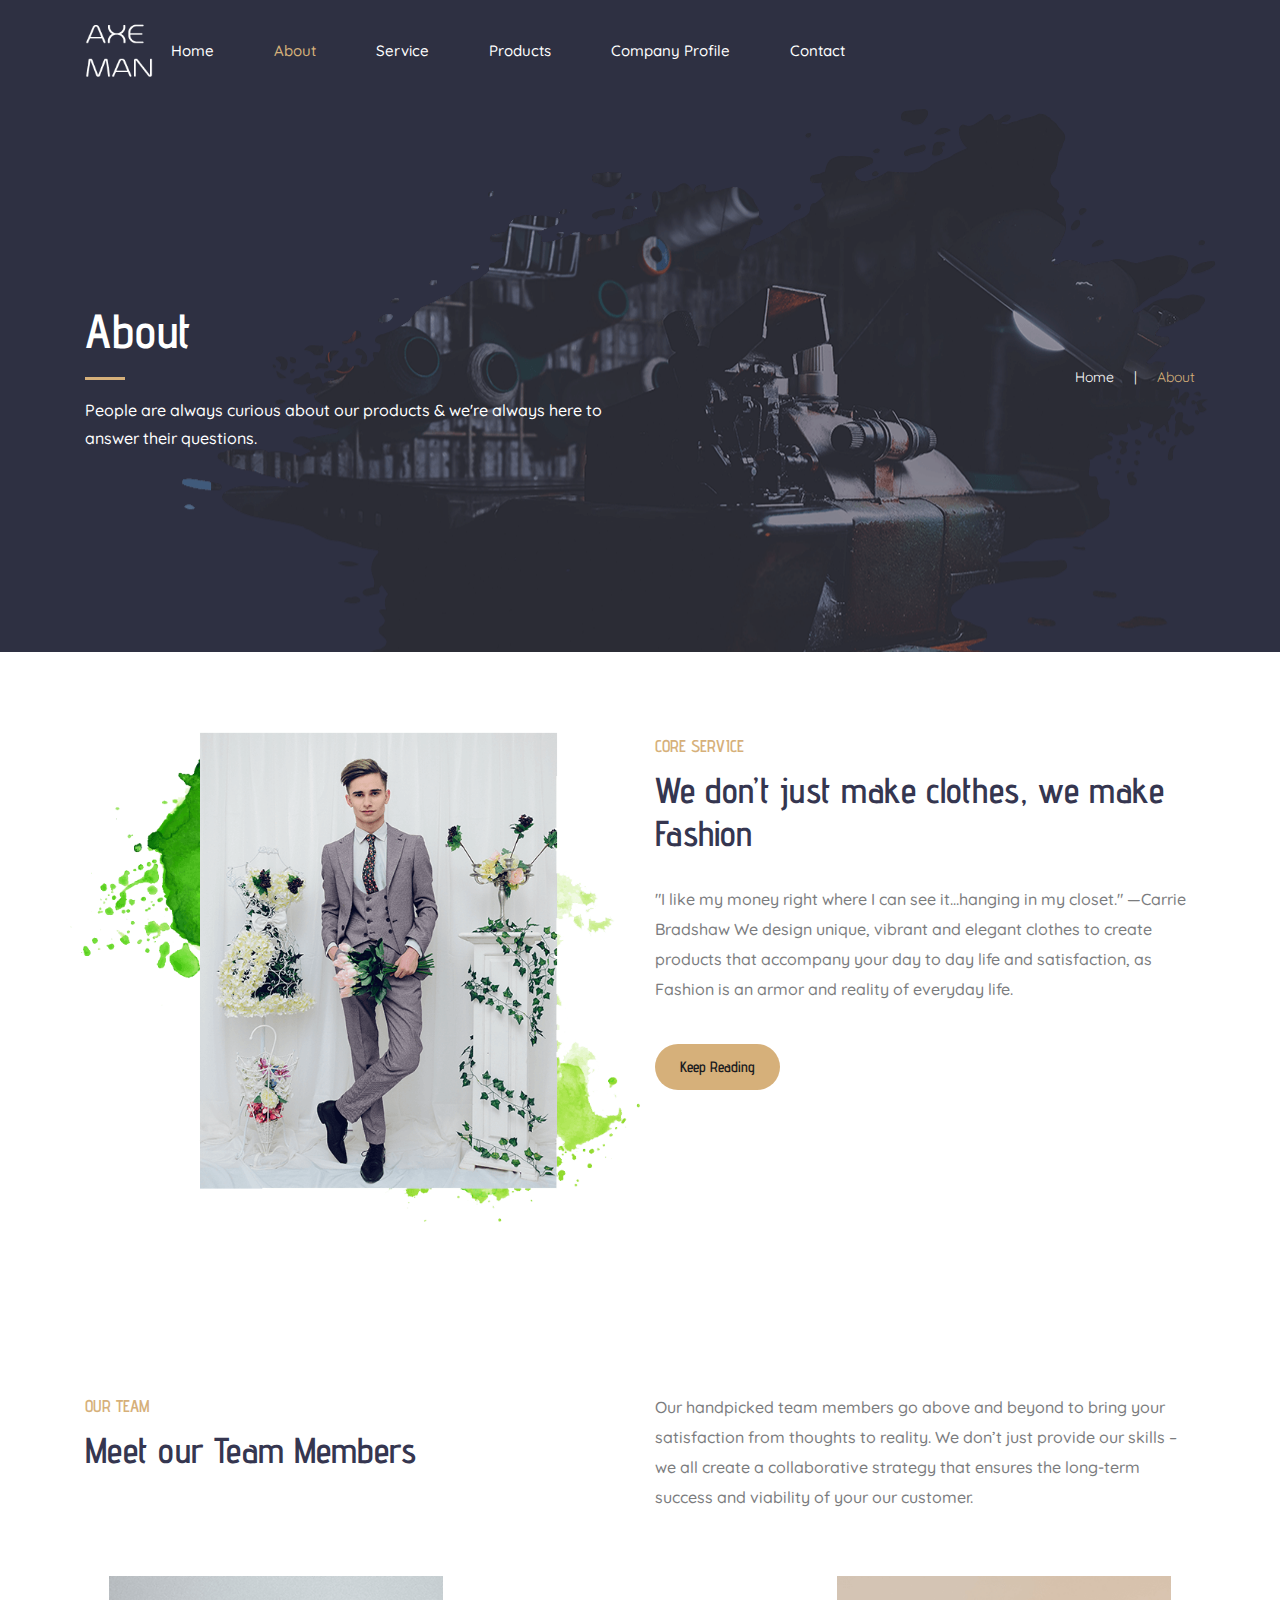
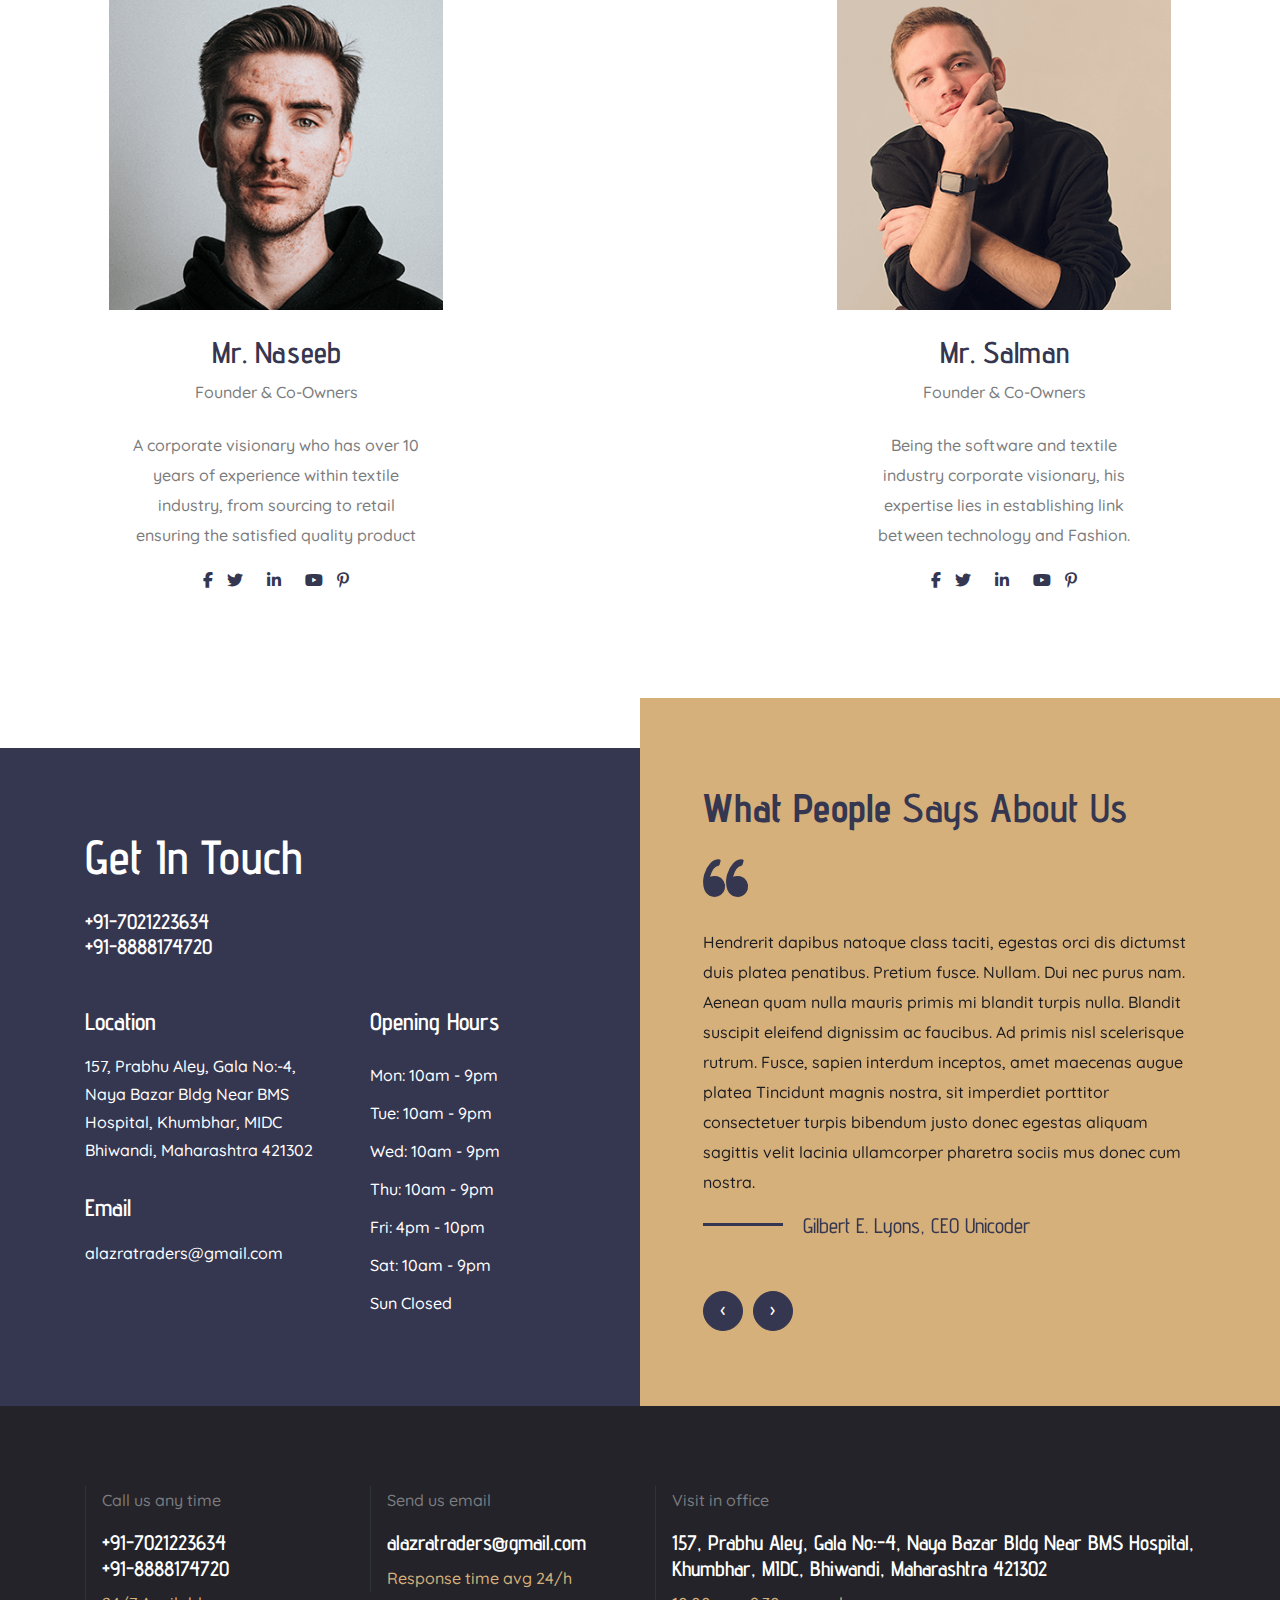
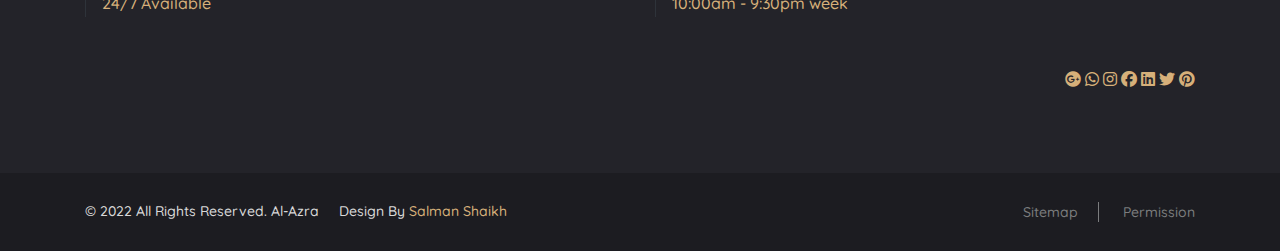
==== about.html @ 198ea105 "php converted to html" ====
<!DOCTYPE html>
<html lang="en">


<head>
  <!-- Meta Tag -->
  <meta charset="utf-8">
  <meta http-equiv="X-UA-Compatible" content="IE=edge">
  <meta name="viewport" content="width=device-width, initial-scale=1">
  <meta name="description" content="Axeman - Tailoring and Fashion HTML Template">
  <meta name="author" content="unicoder">
  <title>Alazratraders</title>

  <!-- Favicon -->
  <link rel="shortcut icon" href="assets/images/favicon.png">

  <!-- Google Font -->
  <link href="https://fonts.googleapis.com/css2?family=Advent+Pro:wght@400;500;600;700&amp;display=swap"
    rel="stylesheet">
  <link href="https://fonts.googleapis.com/css?family=Quicksand:400,500,600&amp;display=swap" rel="stylesheet">

  <!-- Font Awesome -->
  <link rel="stylesheet" href="https://cdnjs.cloudflare.com/ajax/libs/font-awesome/6.1.1/css/all.min.css">

  <!--  CSS Style -->
  <link rel="stylesheet" href="assets/css/bootstrap.min.css">
  <link rel="stylesheet" href="assets/css/all.min.css">
  <link rel="stylesheet" href="assets/css/animate.min.css">
  <link rel="stylesheet" href="assets/webfonts/flaticon/flaticon.css">
  <link rel="stylesheet" href="assets/css/owl.carousel.min.css">
  <link rel="stylesheet" href="assets/css/template.css">
  <link rel="stylesheet" href="assets/css/style.css">
  <link rel="stylesheet" href="assets/css/category/category-two.css" id="color-change">

</head>

<body>
  <div id="page_wrapper">
    <!-- Header Section Start -->
    <header class="default-header bg-extra primary-bg-right nav-on-top">
      <div class="main-nav py-3">
        <div class="extra-logo-image"><img src="assets/images/logo/12.png" alt=""></div>
        <div class="container">
          <div class="row">
            <div class="col-md-12">
              <nav class="navbar navbar-expand-lg nav-white nav-primary-hover">
                <a class="navbar-brand d-none" href="#"><img class="nav-logo" src="assets/images/logo/10.png"
                    alt="Image not found !"></a>
                <button class="navbar-toggler" type="button" data-toggle="collapse"
                  data-target="#navbarSupportedContent" aria-controls="navbarSupportedContent" aria-expanded="false"
                  aria-label="Toggle navigation">
                  <span class="navbar-toggler-icon flaticon-menu flat-small text-white"></span>
                </button>
                <div class="collapse navbar-collapse" id="navbarSupportedContent">
                  <ul class="navbar-nav">
                    <li class="nav-item dropdown">
                      <a class="nav-link dropdown-toggle" href="index.html">Home</a>

                    </li>
                    <li class="nav-item"><a class="nav-link" href="about.html">About</a> </li>
                    <li class="nav-item"><a class="nav-link" href="service.html">Service</a></li>
                    <li class="nav-item dropdown">
                      <a class="nav-link dropdown-toggle" href="gallery.html">Products</a>
                      <ul class="dropdown-menu">
                        <li><a class="dropdown-item" href="gallery.html">Classic Gallery</a></li>
                        <li><a class="dropdown-item" href="gallery-simple.html">Simple Gallery</a></li>
                      </ul>
                    </li>
                    <li class="nav-item dropdown">
                      <a class="nav-link dropdown-toggle" href="company-profile.html">Company Profile</a>
                    </li>
                    <li class="nav-item"><a class="nav-link" href="contact.html">Contact</a></li>
                  </ul>
                </div>
              </nav>
            </div>
          </div>
        </div>

      </div>
    </header>
    <!-- Header Section End -->

    <!-- Breadcrumb Section Start -->
    <div class="full-row bg-extra"
      style="background-image: url(assets/images/background/5.png); background-repeat: no-repeat; background-position:  center top; padding: 200px 0;">
      <div class="container">
        <div class="row">
          <div class="col-xl-6 col-md-7 mb-sm-30">
            <h1 class="page-titile text-white down-line mb-3">About</h1>
            <span class="text-white">People are always curious about our products & we're always here to
              answer their
              questions.</span>
          </div>
          <div class="col-xl-6 col-md-5">
            <nav aria-label="breadcrumb" class="breadcrumb2 h-100 d-flex align-items-center">
              <ol class="breadcrumb bg-transparent p-0 mb-0 ml-md-auto">
                <li class="breadcrumb-item"><a href="#">Home</a></li>
                <li class="breadcrumb-item text-primary active" aria-current="page">About</li>
              </ol>
            </nav>
          </div>
        </div>
      </div>
    </div>
    <!-- Breadcrumb Section End -->

    <!-- Core Service Section Start -->
    <div class="full-row bg-white">
      <div class="container">
        <div class="row row-cols-lg-2 row-cols-1">
          <div class="col d-none d-sm-block"
            style="background: url(assets/images/shape/8.png) no-repeat; background-size: contain; min-height: 500px;">
          </div>
          <div class="col">
            <span class="tagline text-primary mb-2 d-block">Core Service</span>
            <h3 class="mb-30">We don’t just make clothes, we make Fashion</h3>
            <p>"I like my money right where I can see it…hanging in my closet." —Carrie Bradshaw We design unique,
              vibrant and elegant clothes to create products that accompany your day to day life and satisfaction, as
              Fashion is an armor and reality of everyday life.</p>
            <a href="#" class="btn btn-primary-fixed mt-4">Keep Reading</a>
          </div>
        </div>
      </div>
    </div>
    <!-- Core Service Section End -->

    <!-- Our Team Section Start -->
    <div class="full-row">
      <div class="container">
        <div class="row mb-5">
          <div class="col-lg-6">
            <span class="tagline text-primary mb-2 d-block">Our Team</span>
            <h3 class="mb-30">Meet our Team Members</h3>
          </div>
          <div class="col-lg-6">
            <p>Our handpicked team members go above and beyond to bring your satisfaction from thoughts to reality. We
              don’t just provide our skills – we all create a collaborative strategy that ensures the long-term success
              and viability of your our customer.</p>
          </div>
        </div>
        <div class="row row-cols-lg-3 row-cols-md-2 row-cols-1 justify-content-between px-4">
          <div class="col mb-sm-30">
            <div class="team-member hover-shadow transation hover-img-zoom">
              <div class="overflow-hidden">
                <img src="assets/images/thumb/40.png" alt="">
              </div>
              <div class="text-center p-4">
                <h4><a href="#" class="text-secondary hover-text-primary">Mr. Naseeb</a></h4>
                <span class="d-block mb-4">Founder & Co-Owners</span>
                <p>A corporate visionary who has over 10 years of experience within textile industry, from sourcing to
                  retail ensuring the satisfied quality product</p>
                <div class="media-icons media-icon-secondary">
                  <a href="#" class="hover-text-primary"><i class="fab fa-facebook-f"></i></a>
                  <a href="#" class="hover-text-primary"><i class="fab fa-twitter"></i></a>
                  <a href="#" class="hover-text-primary"><i class="fab fa-linkedin-in"></i></a>
                  <a href="#" class="hover-text-primary"><i class="fab fa-youtube"></i></a>
                  <a href="#" class="hover-text-primary"><i class="fab fa-pinterest-p"></i></a>
                </div>
              </div>
            </div>
          </div>
          <div class="col mb-sm-30">
            <div class="team-member hover-shadow transation hover-img-zoom">
              <div class="overflow-hidden">
                <img src="assets/images/thumb/41.png" alt="">
              </div>
              <div class="text-center p-4">
                <h4><a href="#" class="text-secondary hover-text-primary">Mr. Salman</a></h4>
                <span class="d-block mb-4">Founder & Co-Owners</span>
                <p>Being the software and textile industry corporate visionary, his expertise lies in establishing link
                  between technology and Fashion.</p>
                <div class="media-icons media-icon-secondary">
                  <a href="#" class="hover-text-primary"><i class="fab fa-facebook-f"></i></a>
                  <a href="#" class="hover-text-primary"><i class="fab fa-twitter"></i></a>
                  <a href="#" class="hover-text-primary"><i class="fab fa-linkedin-in"></i></a>
                  <a href="#" class="hover-text-primary"><i class="fab fa-youtube"></i></a>
                  <a href="#" class="hover-text-primary"><i class="fab fa-pinterest-p"></i></a>
                </div>
              </div>
            </div>
          </div>
        </div>
      </div>
    </div>
    <!-- Our Team Section End -->

    <!-- Get In Touch Section Start -->
    <div class="full-row bg-primary-half-right bg-secondary py-0 mt-0 mt-lg-5">
      <div class="container">
        <div class="row">
          <div class="col-lg-6 py-8 xs-bg-secondary">
            <h1 class="mb-4 text-white">Get In Touch</h1>
            <span class="mb-5 d-block text-white h6"><a class="clr" href="tel:+917021223634">+91-7021223634</a>
              <br><a class="clr" href="tel:+918888174720">+91-8888174720</a></span>
            <div class="row">
              <div class="col-sm-6">
                <div class="text-white mb-30">
                  <h5 class="text-white mb-3">Location</h5>
                  <span><a class="clr" href="https://g.page/al-azra-traders-bhiwandi?share" target="_blank">157,
                      Prabhu Aley, Gala No:-4, Naya Bazar Bldg Near BMS Hospital, Khumbhar,
                      MIDC<br>Bhiwandi, Maharashtra 421302</a></span>
                </div>
                <div class="text-white mb-30">
                  <h5 class="text-white mb-3">Email</h5>
                  <span><a class="clr" href="mailto:alazratraders@gmail.com"
                      target="_blank">alazratraders@gmail.com</a></span>
                </div>
              </div>
              <div class="col-sm-6">
                <h5 class="text-white mb-4">Opening Hours</h5>
                <ul class="text-white">
                  <li class="mb-2">Mon: 10am - 9pm</li>
                  <li class="mb-2">Tue: 10am - 9pm</li>
                  <li class="mb-2">Wed: 10am - 9pm</li>
                  <li class="mb-2">Thu: 10am - 9pm</li>
                  <li class="mb-2">Fri: 4pm - 10pm</li>
                  <li class="mb-2">Sat: 10am - 9pm</li>
                  <li class="mb-2">Sun Closed</li>
                </ul>
              </div>
            </div>
          </div>
          <div class="col-lg-6 pb-4 pb-md-0 xs-pt-8">
            <div class="pl-md-5">
              <span class="tagline text-primary mb-2 d-block">Testimonial</span>
              <h2 class="mb-4"><span class="font-weight-bold">What People</span> Says About Us</h2>
              <div class="owl-carousel single-carousel testimonial3 dot-disable position-static">
                <div class="testimonial-item">
                  <span class="flaticon-left-quote flat-medium text-secondary d-block mb-4"></span>
                  <div class="text-dark">
                    <p>Hendrerit dapibus natoque class taciti, egestas orci dis dictumst duis platea
                      penatibus. Pretium
                      fusce. Nullam. Dui nec purus nam. Aenean quam nulla mauris primis mi blandit
                      turpis nulla. Blandit
                      suscipit eleifend
                      dignissim ac faucibus. Ad primis nisl scelerisque rutrum. Fusce, sapien
                      interdum inceptos, amet
                      maecenas augue platea Tincidunt magnis nostra, sit imperdiet porttitor
                      consectetuer turpis
                      bibendum justo donec
                      egestas aliquam sagittis velit lacinia ullamcorper pharetra sociis mus donec
                      cum nostra.</p>
                  </div>
                  <span class="name text-secondary h6 font-weight-medium">Gilbert E. Lyons, CEO
                    Unicoder</span>
                </div>
                <div class="testimonial-item">
                  <span class="flaticon-left-quote flat-medium text-secondary d-block mb-4"></span>
                  <div class="text-dark">
                    <p>Hendrerit dapibus natoque class taciti, egestas orci dis dictumst duis platea
                      penatibus. Pretium
                      fusce. Nullam. Dui nec purus nam. Aenean quam nulla mauris primis mi blandit
                      turpis nulla. Blandit
                      suscipit eleifend
                      dignissim ac faucibus. Ad primis nisl scelerisque rutrum. Fusce, sapien
                      interdum inceptos, amet
                      maecenas augue platea Tincidunt magnis nostra, sit imperdiet porttitor
                      consectetuer turpis
                      bibendum justo donec
                      egestas aliquam sagittis velit lacinia ullamcorper pharetra sociis mus donec
                      cum nostra.</p>
                  </div>
                  <span class="name text-secondary h6 font-weight-medium">Gilbert E. Lyons, CEO
                    Unicoder</span>
                </div>
                <div class="testimonial-item">
                  <span class="flaticon-left-quote flat-medium text-secondary d-block mb-4"></span>
                  <div class="text-dark">
                    <p>Hendrerit dapibus natoque class taciti, egestas orci dis dictumst duis platea
                      penatibus. Pretium
                      fusce. Nullam. Dui nec purus nam. Aenean quam nulla mauris primis mi blandit
                      turpis nulla. Blandit
                      suscipit eleifend
                      dignissim ac faucibus. Ad primis nisl scelerisque rutrum. Fusce, sapien
                      interdum inceptos, amet
                      maecenas augue platea Tincidunt magnis nostra, sit imperdiet porttitor
                      consectetuer turpis
                      bibendum justo donec
                      egestas aliquam sagittis velit lacinia ullamcorper pharetra sociis mus donec
                      cum nostra.</p>
                  </div>
                  <span class="name text-secondary h6 font-weight-medium">Gilbert E. Lyons, CEO
                    Unicoder</span>
                </div>
              </div>
            </div>
          </div>
        </div>
      </div>
    </div>
    <!-- Get In Touch Section End -->

    <!-- Footer Section Start -->
    <!-- Footer Section Start -->
    <footer class="full-row bg-footer footer-simple-dark text-general">
      <div class="container">
        <div class="row">
          <div class="col-lg-3 col-md-6">
            <div class="mb-5 border-left pl-3">
              <span class="d-block mb-3">Call us any time</span>
              <div class="h6"><a class="clr" href="tel:+917021223634">+91-7021223634</a>
                <br><a class="clr" href="tel:+918888174720">+91-8888174720</a>
              </div>
              <span class="text-primary">24/7 Available</span>
            </div>
          </div>
          <div class="col-lg-3 col-md-6">
            <div class="mb-5 border-left pl-3">
              <span class="d-block mb-3">Send us email</span>
              <div class="h6 text-white"><a class="clr" href="mailto:alazratraders@gmail.com"
                  target="_blank">alazratraders@gmail.com</a>
              </div>
              <span class="text-primary">Response time avg 24/h</span>
            </div>
          </div>
          <div class="col-lg-6 col-md-12">
            <div class="mb-5 border-left pl-3">
              <span class="d-block mb-3">Visit in office</span>
              <div class="h6 text-white"><a class="clr" href="https://g.page/al-azra-traders-bhiwandi?share"
                  target="_blank">157,
                  Prabhu Aley, Gala No:-4, Naya Bazar Bldg Near BMS Hospital, Khumbhar,
                  MIDC, Bhiwandi, Maharashtra 421302</a></div>
              <span class="text-primary">10:00am - 9:30pm week</span>
            </div>
          </div>
        </div>
        <div class=" social">
          <a href="mailto:alazratraders@gmail.com" target="_blank"><i
              class="style fa-duotone fa-brands fa-google-plus"></i></a>
          <a href="https://api.whatsapp.com/send?phone=+917021223634&amp;text=I%20want%20to%20find%20out%20about%20your%20courses"
            target="_blank"><i class="fa-duotone fa-brands fa-whatsapp"></i></a>
          <a href="https://www.instagram.com/alazratraders/" target="_blank"><i
              class="fa-duotone fa-brands fa-instagram"></i></a>
          <a href="https://www.facebook.com/alazratraders01/" target="_blank"><i
              class="fa-duotone fa-brands fa-facebook"></i></a>
          <a href="https://www.linkedin.com/in/alazratraders" target="_blank"><i
              class="fa-duotone fa-brands fa-linkedin"></i></a>
          <a href="https://twitter.com/Alazratraders" target="_blank"><i
              class="fa-duotone fa-brands fa-twitter"></i></a>
          <a href="https://in.pinterest.com/alazratraders/" target="_blank"><i
              class="fa-duotone fa-brands fa-pinterest"></i></a>
        </div>
      </div>
    </footer>
    <!-- Footer Section End -->


    <!-- Copyright Section Start -->
    <div class="copyright bg-dark py-4">
      <div class="container">
        <div class="row">
          <div class="col-md-8">
            <span>© 2022 All Rights Reserved. Al-Azra</span>
            <span class="pl-3">Design By <span class="text-primary">Salman Shaikh</span></span>
          </div>
          <div class="col-md-4">
            <ul class="line-menu sitemap list-color-general">
              <li><a href="#">Sitemap</a></li>
              <li><a href="#">Permission</a></li>
            </ul>
          </div>
        </div>
      </div>
    </div>
    <!-- Copyright Section End -->
    <!-- Footer Section End -->

    <!-- Scroll to top -->
    <a href="#" class="bg-primary text-white" id="scroll"><i class="fa fa-angle-up"></i></a>
    <!-- End Scroll To top -->
  </div>
  <!-- Wrapper End -->

  <!--===============================================================================================-->
  <!-- All Javascript Plugin File here -->
  <script src="assets/js/jquery.min.js"></script>
  <script src="assets/js/bootstrap.min.js"></script>
  <script src="assets/js/wow.min.js"></script>
  <script src="assets/js/owl.carousel.min.js"></script>
  <script src="assets/js/validate.js"></script>
  <script src="assets/js/custom.js"></script>


</body>


</html>
---- assets/webfonts/flaticon/flaticon.css ----
/*
  	Flaticon icon font: Flaticon
  	Creation date: 04/05/2020 15:25
  	*/

@font-face {
  font-family: "Flaticon";
  src: url("Flaticon.eot");
  src: url("Flaticond41d.eot?#iefix") format("embedded-opentype"),
       url("Flaticon.woff2") format("woff2"),
       url("Flaticon.woff") format("woff"),
       url("Flaticon.ttf") format("truetype"),
       url("Flaticon.svg#Flaticon") format("svg"),
       url("fa-brands-400.woff2") format("woff"),
       url("fa-brands-400.svg#FontAwesome5Brands-Regular") format("svg");
  font-weight: normal;
  font-style: normal;
}

@media screen and (-webkit-min-device-pixel-ratio:0) {
  @font-face {
    font-family: "Flaticon";
    src: url("Flaticon.svg#Flaticon") format("svg");
  }
}

[class^="flaticon-"]:before, [class*=" flaticon-"]:before,
[class^="flaticon-"]:after, [class*=" flaticon-"]:after {   
  font-family: Flaticon;
        font-size: 20px;
font-style: normal;
margin-left: 20px;
}

.flaticon-network:before { content: "\f100"; }
.flaticon-tax:before { content: "\f101"; }
.flaticon-student:before { content: "\f102"; }
.flaticon-import:before { content: "\f103"; }
.flaticon-phone-call:before { content: "\f104"; }
.flaticon-placeholder:before { content: "\f105"; }
.flaticon-protect:before { content: "\f106"; }
.flaticon-shield:before { content: "\f107"; }
.flaticon-group:before { content: "\f108"; }
.flaticon-group-1:before { content: "\f109"; }
.flaticon-fire:before { content: "\f10a"; }
.flaticon-armor:before { content: "\f10b"; }
.flaticon-armor-1:before { content: "\f10c"; }
.flaticon-alarm:before { content: "\f10d"; }
.flaticon-cctv:before { content: "\f10e"; }
.flaticon-support:before { content: "\f10f"; }
.flaticon-text-quotes:before { content: "\f110"; }
.flaticon-next:before { content: "\f111"; }
.flaticon-back:before { content: "\f112"; }
.flaticon-hook:before { content: "\f113"; }
.flaticon-bridge:before { content: "\f114"; }
.flaticon-conveyor:before { content: "\f115"; }
.flaticon-sketch:before { content: "\f116"; }
.flaticon-sketch-1:before { content: "\f117"; }
.flaticon-port:before { content: "\f118"; }
.flaticon-contract:before { content: "\f119"; }
.flaticon-helmet:before { content: "\f11a"; }
.flaticon-money:before { content: "\f11b"; }
.flaticon-key:before { content: "\f11c"; }
.flaticon-maps-and-flags:before { content: "\f11d"; }
.flaticon-link:before { content: "\f11e"; }
.flaticon-clock-circular-outline:before { content: "\f11f"; }
.flaticon-fax-machine:before { content: "\f120"; }
.flaticon-planning:before { content: "\f121"; }
.flaticon-startup:before { content: "\f122"; }
.flaticon-branding:before { content: "\f123"; }
.flaticon-audit:before { content: "\f124"; }
.flaticon-capital:before { content: "\f125"; }
.flaticon-cost:before { content: "\f126"; }
.flaticon-insurance:before { content: "\f127"; }
.flaticon-money-1:before { content: "\f128"; }
.flaticon-cargo:before { content: "\f129"; }
.flaticon-doctor:before { content: "\f12a"; }
.flaticon-three-test-tubes:before { content: "\f12b"; }
.flaticon-clipboard:before { content: "\f12c"; }
.flaticon-nurse:before { content: "\f12d"; }
.flaticon-hospital-bed:before { content: "\f12e"; }
.flaticon-ambulance:before { content: "\f12f"; }
.flaticon-24-hours:before { content: "\f130"; }
.flaticon-patient:before { content: "\f131"; }
.flaticon-telephone:before { content: "\f132"; }
.flaticon-boat:before { content: "\f133"; }
.flaticon-helicopter:before { content: "\f134"; }
.flaticon-walkie-talkie:before { content: "\f135"; }
.flaticon-online-security:before { content: "\f136"; }
.flaticon-flask:before { content: "\f137"; }
.flaticon-search:before { content: "\f138"; }
.flaticon-shopping-cart-black-shape:before { content: "\f139"; }
.flaticon-eye:before { content: "\f13a"; }
.flaticon-unlink:before { content: "\f13b"; }
.flaticon-customer-support:before { content: "\f13c"; }
.flaticon-sheet:before { content: "\f13d"; }
.flaticon-fireworks:before { content: "\f13e"; }
.flaticon-review:before { content: "\f13f"; }
.flaticon-conversation:before { content: "\f140"; }
.flaticon-comments:before { content: "\f141"; }
.flaticon-document:before { content: "\f142"; }
.flaticon-like:before { content: "\f143"; }
.flaticon-calendar:before { content: "\f144"; }
.flaticon-user-silhouette:before { content: "\f145"; }
.flaticon-twitter:before { content: "\f146"; }
.flaticon-shield-1:before { content: "\f147"; }
.flaticon-contract-1:before { content: "\f148"; }
.flaticon-joke:before { content: "\f149"; }
.flaticon-cup:before { content: "\f14a"; }
.flaticon-call-answer:before { content: "\f14b"; }
.flaticon-checked:before { content: "\f14c"; }
.flaticon-checked-1:before { content: "\f14d"; }
.flaticon-success:before { content: "\f14e"; }
.flaticon-lock:before { content: "\f14f"; }
.flaticon-shopping-bag:before { content: "\f150"; }
.flaticon-grid:before { content: "\f151"; }
.flaticon-grid-1:before { content: "\f152"; }
.flaticon-like-1:before { content: "\f153"; }
.flaticon-locked:before { content: "\f154"; }
.flaticon-star:before { content: "\f155"; }
.flaticon-star-1:before { content: "\f156"; }
.flaticon-location-pin:before { content: "\f157"; }
.flaticon-email:before { content: "\f158"; }
.flaticon-big-anchor:before { content: "\f159"; }
.flaticon-devices:before { content: "\f15a"; }
.flaticon-layers:before { content: "\f15b"; }
.flaticon-graphic-design:before { content: "\f15c"; }
.flaticon-exam:before { content: "\f15d"; }
.flaticon-play-button:before { content: "\f15e"; }
.flaticon-analysis-1:before { content: "\f15f"; }
.flaticon-menu:before { content: "\f160"; }
.flaticon-bird:before { content: "\f161"; }
.flaticon-paper-bird:before { content: "\f162"; }
.flaticon-envelope:before { content: "\f163"; }
.flaticon-arrow-pointing-to-right:before { content: "\f164"; }
.flaticon-spa:before { content: "\f165"; }
.flaticon-foot:before { content: "\f166"; }
.flaticon-wax:before { content: "\f167"; }
.flaticon-nail:before { content: "\f168"; }
.flaticon-makeup:before { content: "\f169"; }
.flaticon-cream:before { content: "\f16a"; }
.flaticon-barbershop:before { content: "\f16b"; }
.flaticon-hair-cut:before { content: "\f16c"; }
.flaticon-makeup-1:before { content: "\f16d"; }
.flaticon-furniture-and-household:before { content: "\f16e"; }
.flaticon-facial:before { content: "\f16f"; }
.flaticon-mortar:before { content: "\f170"; }
.flaticon-shampoo:before { content: "\f171"; }
.flaticon-hair-dryer:before { content: "\f172"; }
.flaticon-business-and-finance:before { content: "\f173"; }
.flaticon-appointment:before { content: "\f174"; }
.flaticon-shopping:before { content: "\f175"; }
.flaticon-bank:before { content: "\f176"; }
.flaticon-suitcase:before { content: "\f177"; }
.flaticon-family:before { content: "\f178"; }
.flaticon-medicine:before { content: "\f179"; }
.flaticon-heart:before { content: "\f17a"; }
.flaticon-baby-boy:before { content: "\f17b"; }
.flaticon-tooth:before { content: "\f17c"; }
.flaticon-scalpel:before { content: "\f17d"; }
.flaticon-ear:before { content: "\f17e"; }
.flaticon-insurance-1:before { content: "\f17f"; }
.flaticon-stethoscope:before { content: "\f180"; }
.flaticon-eye-1:before { content: "\f181"; }
.flaticon-movie:before { content: "\f182"; }
.flaticon-money-2:before { content: "\f183"; }
.flaticon-application-development:before { content: "\f184"; }
.flaticon-free-time:before { content: "\f185"; }
.flaticon-invitation:before { content: "\f186"; }
.flaticon-event:before { content: "\f187"; }
.flaticon-check-mark:before { content: "\f188"; }
.flaticon-car:before { content: "\f189"; }
.flaticon-car-1:before { content: "\f18a"; }
.flaticon-pistons:before { content: "\f18b"; }
.flaticon-spray-gun:before { content: "\f18c"; }
.flaticon-driving-test:before { content: "\f18d"; }
.flaticon-garage:before { content: "\f18e"; }
.flaticon-fuel:before { content: "\f18f"; }
.flaticon-repairing-service:before { content: "\f190"; }
.flaticon-car-2:before { content: "\f191"; }
.flaticon-law:before { content: "\f192"; }
.flaticon-online-marketing:before { content: "\f193"; }
.flaticon-ecommerce:before { content: "\f194"; }
.flaticon-shopping-1:before { content: "\f195"; }
.flaticon-motivation:before { content: "\f196"; }
.flaticon-kite:before { content: "\f197"; }
.flaticon-plane:before { content: "\f198"; }
.flaticon-start:before { content: "\f199"; }
.flaticon-life-insurance:before { content: "\f19a"; }
.flaticon-data:before { content: "\f19b"; }
.flaticon-id-card:before { content: "\f19c"; }
.flaticon-rocket:before { content: "\f19d"; }
.flaticon-creativity:before { content: "\f19e"; }
.flaticon-web-programming:before { content: "\f19f"; }
.flaticon-trophy:before { content: "\f1a0"; }
.flaticon-chat:before { content: "\f1a1"; }
.flaticon-dartboard:before { content: "\f1a2"; }
.flaticon-medal:before { content: "\f1a3"; }
.flaticon-chat-1:before { content: "\f1a4"; }
.flaticon-survey:before { content: "\f1a5"; }
.flaticon-work:before { content: "\f1a6"; }
.flaticon-link-1:before { content: "\f1a7"; }
.flaticon-gear:before { content: "\f1a8"; }
.flaticon-group-2:before { content: "\f1a9"; }
.flaticon-email-1:before { content: "\f1aa"; }
.flaticon-groceries:before { content: "\f1ab"; }
.flaticon-diet:before { content: "\f1ac"; }
.flaticon-food:before { content: "\f1ad"; }
.flaticon-healthy-food:before { content: "\f1ae"; }
.flaticon-nutrition:before { content: "\f1af"; }
.flaticon-salad:before { content: "\f1b0"; }
.flaticon-box:before { content: "\f1b1"; }
.flaticon-shopping-cart:before { content: "\f1b2"; }
.flaticon-right-quote:before { content: "\f1b3"; }
.flaticon-registration:before { content: "\f1b4"; }
.flaticon-user:before { content: "\f1b5"; }
.flaticon-scissors:before { content: "\f1b6"; }
.flaticon-sewing-machine:before { content: "\f1b7"; }
.flaticon-blazer:before { content: "\f1b8"; }
.flaticon-security:before { content: "\f1b9"; }
.flaticon-dress:before { content: "\f1ba"; }
.flaticon-quote:before { content: "\f1bb"; }
.flaticon-left-quote:before { content: "\f1bc"; }
.flaticon-comment:before { content: "\f1bd"; }
.flaticon-suit:before { content: "\f1be"; }
.flaticon-jacket:before { content: "\f1bf"; }
.flaticon-network-1:before { content: "\f1c0"; }
.flaticon-defender:before { content: "\f1c1"; }
.flaticon-antivirus:before { content: "\f1c2"; }
.flaticon-lock-1:before { content: "\f1c3"; }
.flaticon-folder:before { content: "\f1c4"; }
.flaticon-cyber:before { content: "\f1c5"; }
.flaticon-security-1:before { content: "\f1c6"; }
.flaticon-launch:before { content: "\f1c7"; }
.flaticon-software:before { content: "\f1c8"; }
.flaticon-performance:before { content: "\f1c9"; }
.flaticon-partner:before { content: "\f1ca"; }
.flaticon-cancel:before { content: "\f1cb"; }
.flaticon-whatsapp:before { content: "\f232"; }
---- assets/css/template.css ----
/*-------------------------------------------------------
[ Table of contents ]

+ Color Settings
	- Background Colors
	- Background Opacity Colors
	- Border Colors
	- Mixed Colors
	- Background Hover
	
+ Font Variations
+ Flaticon font size
+ General CSS Start
+ Form Style
+ Contact Information Style
+ Sidebar Style
+ Table Style
+ Shop Page Style
	- Cart Page CSS
	
+ Layout Position
+ Owl Carusel
+ Tab Nav
+ Data List Table
+ Pricing Table Style
+ Page Banner Style
+ Thumbnails Block
+ Masonry Gallery
+ Portfolio Thumbnails
+ Single Blog Post
+ Hover Effect
+ Testimonials
+ Header Styles
+ Mega Menu
+ Button Style
+ CountDown
+ Pagination
+ Progesss Bar
+ List Styles
+ Backgrounds Utility
+ Timeline Design
+ Accordion
+ Newsletter Style
+ Video Play
+ Social Media Style
+ Footer Style
+ Case Study
+ Responsive Media Query CSS 

--------------------------------------------------------*/


/*=========================================================
 Color Settings
==========================================================*/
/*==============*Text color style*==============*/
.text-general{
	color: var(--theme-general-color) !important;
}
body,
.list-color-general li a,
.footer-widget li a,
.list-color-general a,
.footer-widget.quick-links a,
.footer-widget.contact-us a{
	color: var(--theme-general-color);
}
.hover-text-primary:hover *,
a.hover-text-primary:hover,
.list-color-secondary li.mixitup-control-active,
.list-color-dark li.mixitup-control-active,
.tab-simple li.mixitup-control-active,
.nav-primary-hover .navbar-nav .nav-link:hover,
.nav-primary-hover .navbar-nav .active > .nav-link:hover,
.nav-primary-hover .navbar-nav .active > .nav-link,
.list-text-hover-primary li a:hover,
.media-icon-white a:hover,
.text-primary {
	color: var(--theme-primary-color) !important;
}
a,
a:hover,
.btn-link,
.btn-link:hover,
.post-admin ul li,
.footer-widget li a:hover,
.list-color-primary li a,
.list-color-primary li,
.list-color-primary a,
.navbar .navbar-nav li > ul.dropdown-menu li.active > a,
.product-detail .woocommerce-loop-product__title:hover,
.footer-simple-dark .footer-widget li a:hover,
.footer-default-dark .media-widget a:hover,
.nav-primary .navbar-nav .nav-link,
.nav-secondary .navbar-nav .active > .nav-link,
.search-form .btn-search,
.media-widget a:hover{
	color: var(--theme-primary-color);
}
.nav-secondary-hover .navbar-nav .nav-link:hover,
.nav-secondary-hover .navbar-nav .active > .nav-link:hover,
.nav-secondary-hover .navbar-nav .active > .nav-link,
.list-color-secondary li,
.list-color-secondary li a,
.list-color-secondary a,
.hover-text-secondary:hover *,
a.hover-text-secondary:hover,
.text-secondary{
	color: var(--theme-secondary-color) !important;
}
h1, h2, h3, h4, h5, h6,
.h1, .h2, .h3, .h4, .h5, .h6,
h1 a, h2 a, h3 a, h4 a, h5 a, h6 a,
.h1 a, .h2 a, .h3 a, .h4 a, .h5 a, .h6 a,
.nav-secondary .navbar-nav .nav-link,
.post-admin ul li span,
.breadcrumb-item > a,
.media-icon-secondary a,
.media-widget a {
	color: var(--theme-secondary-color);
}
.text-white .breadcrumb-item > a,
.text-white .breadcrumb-item.active,
.media-icon-white a,
.nav-white .navbar-nav .nav-link{
	color: var(--theme-white-color);
}
.list-color-white li a,
.list-color-white li,
.list-color-white a,
.text-white,
.hover-text-white:hover *,
a.hover-text-white:hover {
	color: var(--theme-white-color) !important
}
.text-dark {
	color: var(--theme-dark-color) !important;
}
.list-color-dark li,
.list-color-dark li a,
.list-color-dark a,
.nav-dark-hover .navbar-nav .nav-link:hover,
.nav-dark-hover .navbar-nav .active > .nav-link:hover,
.nav-dark-hover .navbar-nav .active > .nav-link,
.nav-dark .navbar-nav .nav-link {
	color: var(--theme-dark-color);
}
.list-color-gray li a,
.list-color-gray li,
.list-color-gray a,
.text-gray {
	color: var(--theme-text-gray);
}
.text-light {
	color: var(--text-light-color) !important;
}
.list-color-light li a,
.list-color-light li,
.list-color-light a,
.footer-classic-dark.text-light .media-widget a,
.footer-default-dark .media-widget a,
.footer-classic-dark.text-light .footer-widget li a {
	color: var(--text-light-color)
}


/*============ Background Colors ===============*/
.hover-bg-primary:hover,
.nav-tab-border .nav-link.mixitup-control-active,
.page-item.active .page-link,
.down-line::before{
	background-color: var(--theme-primary-color);
}
.nav-white-hover.nav-line-active .navbar-nav .active > .nav-link:before,
.nav-white-hover.nav-line-active .navbar-nav .active > .nav-link:before,
.down-line-white:before {
	background-color: var(--theme-white-color);
}
.fixed-bg-primary.fixed-top, /*  When Header fixed */
.nav-primary-hover.nav-line-active .navbar-nav .active > .nav-link:before,
.nav-primary-hover.nav-down-line-active .navbar-nav .active > .nav-link:before,
.bg-primary{
	background-color: var(--theme-primary-color) !important
}
.hover-bg-secondary:hover,
.fixed-bg-secondary.fixed-top, /*  When Header fixed */
.nav-secondary-hover.nav-line-active .navbar-nav .active > .nav-link:before,
.nav-secondary-hover.nav-line-active .navbar-nav .active > .nav-link:before,
.down-line-secondary:before,
.owl-carousel button.owl-dot.active,
.bg-secondary{
	background-color: var(--theme-secondary-color) !important
}
.bg-light{
	background-color: var(--theme-light-color) !important
}
.nav-bg-gray-hover .navbar-nav .nav-link:hover,
.nav-bg-gray-hover .navbar-nav .active > .nav-link:hover,
.nav-bg-gray-hover .navbar-nav .active > .nav-link,
.hover-bg-gray:hover,
.bg-gray {
	background-color: var(--theme-gray-color) !important
}
.bg-extra {
	background-color: var(--theme-extra-color) !important
}
.fixed-bg-dark.fixed-top, /*  When Header fixed */
.full-header.fixed-top,
.nav-dark-hover.nav-line-active .navbar-nav .active > .nav-link:before,
.nav-dark-hover.nav-line-active .navbar-nav .active > .nav-link:before,
.bg-dark {
	background-color: var(--theme-dark-color) !important
}
.bg-footer {
	background-color: var(--theme-footer-color) !important
}
.subscribe-form .form-control{
	background-color: var(--theme-light-color);
	border: 1px solid #e1e1e1;
}
.fixed-bg-white.fixed-top, /*  When Header fixed */
.nav-down-line-active .navbar-nav .active > .nav-link:before,
.hover-bg-white:hover {
	background-color: var(--theme-white-color) !important
}
/*============ Background Opacity Colors ===============*/
.img-thumb-title-inside::before,
.overlay-secondary::before{
	background-color: var(--theme-secondary-opacity-color);
}
.help-content,
.overlay-primary::before{
	background-color: var(--theme-primary-opacity-color)
}
.overlay-dark::before {
	background-color: var(--theme-dark-opacity-color)
}
.overlay-white::before {
	background-color: var(--theme-white-opacity-color)
}
/*============ Border Colors ===============*/
.border-bottom-gray{
	border-bottom-color: var(--theme-gray-color);
	border-bottom: 1px solid
}
.nav-tab-border .nav-link.mixitup-control-active,
.page-item.active .page-link {
	border-color: var(--theme-primary-color);
}

/*============ Mixed Colors ===============*/
.btn-primary {
	color: var(--theme-white-color);
	background-color: var(--theme-primary-color);
}
.btn-secondary{
	color: var(--theme-white-color);
	background-color: var(--theme-secondary-color);
}
.btn-white{
	color: var(--theme-secondary-color);
	background-color: var(--theme-white-color);
}
.btn-border-dark {
	background-color: transparent;
	border: 2px solid !important;
	border-color: var(--theme-dark-color)
}
/*=============== Background Hover ===============*/
a.hover-bg-primary:hover,
.hover-bg-primary:hover{
	background-color: var(--theme-primary-color) !important
}

/*==========================================================
 Font Variations
 ==========================================================*/
.ordenery-font {
	font-family: var(--theme-general-font) !important;
}
.higlight-font {
	font-family: var(--theme-highlight-font) !important;
}
.extra-font {
	font-family: var(--theme-extra-font) !important;
}

/*==========================================================
 Flaticon font size
 ==========================================================*/
.flat-extra-large::before {
	font-size: 80px;
	line-height: 80px
}
.flat-large::before {
	font-size: 60px;
	line-height: 60px
}
.flat-medium::before {
	font-size: 45px;
	line-height: 45px
}
.flat-small::before {
	font-size: 30px;
	line-height: 30px
}
.flat-mini::before {
	font-size: 15px;
	line-height: 15px
}
.font-mini {
	font-size: 12px;
}
.font-general {
	font-size: 14px;
}
.font-medium {
	font-size: 18px;
	line-height: 30px;
}
.font-large {
	font-size: 21px;
	line-height: 36px;
}
.font-extra-large {
	font-size: 26px;
	line-height: 40px;
}
.font-400 {
	font-weight: 400
}
.font-500 {
	font-weight: 500
}
.font-600 {
	font-weight: 600
}
.font-700 {
	font-weight: 700
}

/*==========================================================
 General CSS Start
==========================================================*/
#page_wrapper {
    background-color: #fff;
	margin-right: auto;
    margin-left: auto;
	width: 100%
}
.search-form.header-active-form .form-control {
	width: 280px
}
.error-handel > div {
	display: none
}
.rotate45 {
	transform: rotate(45deg);
}
.shadow-text {
	opacity: 0.2;
	position: absolute;
	font-weight: 700;
	top: -20px;
	left: -20px;
	font-size: 80px;
	color: var(--theme-general-color);
}
.time-count li {
	display: inline-block;
	text-align: center;
}
.time-count.counting-box li {
	padding-right: 10px;
	border-radius: 3px;
	font-family: var(--theme-highlight-font);
	text-align: left
}
.time-count.counting-box li span {
	background-color: transparent;
	font-size: 21px;
	color: var(--theme-primary-color);
}
.thumb-team-classic img {
	max-width: auto;
	width: 100%
}
.count-border-style {
	width: 160px;
	height: 160px;
	border: 10px solid;
	border-color: var(--theme-gray-color);
	text-align: center;
	line-height: 160px;
	position: relative
}
.strong-border {
	border: 10px solid;
	border-color: var(--theme-gray-color);
}
.count-border-style > div {
	background: #fff;
	left: 90%;
	padding: 20px 0;
	text-align: left
}
.down-angle-white::before {
    border-color: #fff transparent transparent transparent;
}
.down-angle-white::before {
    position: absolute;
    content: "";
    border-width: 15px;
    border-style: solid;
    bottom: -30px;
    left: 15px;
}
.blue103 {
	position: absolute;
	width: 100px;
	height: 100%;
	left: 0;
	top: 0;
	background: var(--theme-secondary-color);
	z-index:99;
	text-align: center;
	line-height: 80px;
	color: #fff;
	font-size: 20px
}
.py-8 {
	padding-top: 80px;
	padding-bottom: 80px
}
a.demo-example {
    position: relative;
    display: inline-block;
    width: 100%;
    margin: 0 0 100px 0;
	color: var(--theme-general-color);
	font-weight: 400;
    font-size: 15px;
    text-align: center;
    background-size: cover !important;
}
a.demo-example:hover {
	margin-top: -10px
}
a.demo-example img{
	width: 100%;
}
a.demo-example span {
    position: absolute;
    left: 0;
    right: 0;
    bottom: -80px;
    height: 80px;
    padding: 20px 15px;
    font-weight: 600;
    line-height: 36px;
	color: var(--theme-secondary-color)
}
.breadcrumb {
	padding-left: 0;
	padding-right: 0
}
.blue100 {
	background-color:rgba(255, 255, 255, .95); 
	left: -50px
}
.blue101 {
	padding: 80px
}
.shadow {
    box-shadow: 0 .5rem 1rem rgba(0,0,0,.25)!important;
}
.navbar-expand-lg .navbar-nav .nav-link {
	font-family: var(--theme-hiperlink-font);
	font-weight: 500;
	font-size: 14px;
	position: relative;
}
.dropdown-item {
	font-family: var(--theme-hiperlink-font);
	font-weight: 500;
	font-size: 13px;
	position: relative;
	color: #363a3e
}
.navbar-expand-lg .navbar-nav .dropdown-menu {
	font-family: var(--theme-general-font);
	font-weight: 500;
	font-size: 14px;
	line-height: 28px;
}
.box-100px {
	width: 100px;
	height: 100px;
}
.box-70px {
	width: 70px;
	height: 70px;
}
 
.sub-title{
	line-height: 30px;
	font-size: 15px;
	font-weight: 500;
	display: block;
	font-family: var(--theme-highlight-font)
}
/* a.text-primary:focus, 
a.text-primary:hover,
a.text-dark:hover,
a.text-dark:focus {
	color: 
} */
[class*="overlay-"],
.down-line-white,
.down-line-secondary,
.down-line{
	position: relative;
}
.down-line-white,
.down-line-secondary,
.down-line{
	padding-bottom: 20px
}
.img-thumb-title-inside:before,
[class*="overlay-"]::before{
	position: absolute;
	top: 0;
	left: 0;
	width: 100%;
	height: 100%;
	content: "";
}
.down-line-white:before,
.down-line-secondary:before,
.down-line::before{
	position: absolute;
	content: "";
	width: 40px;
	height: 3px;
	left: 0;
	bottom: 0;
}
.box-title {
	padding-left: 30px;
	padding-right: 30px;
	padding-top: 20px;
	padding-bottom: 20px;
	display: table;
	border: 2px solid;
	border-color: var(--theme-primary-color)
}
.box-tab-line{
	position: absolute;
	top: -13px;
	z-index: 10;
}
.letter-spacing-1 {
	letter-spacing: .5rem;
}
.text-center.down-line::before,
.text-center.down-line-white::before {
	left: 50%;
}
::placeholder{
	font-size: 12px;
	font-family: var(--theme-general-font)
}
.thumb-blog-overlay .post-image::before,
.hover-classic-layer::before,
.img-thumb-title-inside::before,
.social-media-box a,
.owl-carousel button.owl-dot,
.add_to_cart_button,
.product-detail .woocommerce-loop-product__title,
.img-hover-border::after,
.portfolio-classic .portfolio-img::before,
.transation-this,
.transation,
.transation *{
	-moz-transition: all 300ms ease-in-out 0s;
	-webkit-transition: all 300ms ease-in-out 0s;
	-o-transition: all 300ms ease-in-out 0s;
	-ms-transition: all 300ms ease-in-out 0s;
	transition: all 300ms ease-in-out 0s;
}
.search-form .form-control {
	border-radius: 22px;
	width: 190px;
	height: 44px;
	padding: 5px 30px 5px 15px;
	font-family: var(--theme-general-font);
	font-size: 13px;
	border: 1px solid;
	border-color: var(--theme-gray-color);
	margin: 0
}
.search-form .btn-search {
	position: absolute;
	top: 50%;
	right: 22px;
	background: transparent;
	border: none;
	padding: 0;
	font-size: 14px;
}
.full-row{
	position: relative;
	width: 100%;
	padding: 80px 0
}
.p-35 {
	padding: 35px
}
.mb-30{
	margin-bottom: 30px
}
[class*="flaticon-"]::before{
	margin-left: 0
}
.bg-1 {
	background-repeat: no-repeat;
	background-position: center center;
	background-size: cover;
}
.post-admin ul li {
	display: inline-block;
	padding-right: 10px
}
#scroll {
    position: fixed;
    right: 30px;
    bottom: 50px;
    width: 40px;
    height: 40px;
    line-height: 40px;
    text-align: center;
    z-index: 9;
    display: none;
}
.top-header .media-widget a {
	margin-right: 0;
	margin-left: 15px
}
.tagline {
	font-weight: 500;
}
.w-mx-100 {
	width: auto;
	max-width: 100% !important
}
.widget-feedback .owl-dots {
	display: none
}
.fag-category ul li {
	padding: 10px 5px;
	border-bottom: 1px solid #e1e1e1;
}
.fag-category ul li a {
	font-weight: 400
}
.simple-collaps span {
	font-weight: 500;
	transition: 0.4s;
	cursor: pointer
}
.simple-collaps span.active {
	border-bottom: 1px solid #e1e1e1;
	margin-bottom: 15px;
	padding-bottom: 10px
}
.panel {
    max-height: 0;
    overflow: hidden;
    transition: max-height 0.2s ease-out;
}
.underline {
	text-decoration: underline;
}
.timeshedule td, .timeshedule th {
    padding: 15px 13px;
    text-align: center;
    width: 12.25%;
    border: 1px solid;
	border-color: var(--theme-border-color)
}
.timeshedule th:first-child span {
    display: block;
    font-weight: 500;
	width: 100%
}
.timeshedule th:first-child span:last-child,
.timeshedule .designation {
    font-size: 13px;
    color: #a5a5a5;
	line-height:22px
}
.timeshedule tr:nth-child(even){
	background-color: var(--theme-gray-color)
}
.timeshedule .doctor-name {
    font-weight: 600;
    font-size: 15px;
	width: 100%;
	display: inline-block;
}
.vertical-timeline {
	position: relative;
}
.vertical-timeline::before {
	position: absolute;
	content: "\f111";
	font-family: "Font Awesome 5 Free"; 
	left: 60px;
	top: 0px;
	font-size: 12px;
	color: var(--theme-primary-color)
}
.vertical-timeline::after {
	position: absolute;
	content: "";
	width: 1px;
	height: 70%;
	top: 35px;
	left: 65px;
	background: var(--theme-gray-color)
}
.nav-on-banner {
    position: absolute;
    top: 0;
    left: 0;
    width: 100%;
    z-index: 999;
}
.nav-on-top {
    animation-fill-mode: both;
    width: 100%;
    z-index: 999;
    top: 0;
    position: absolute;
}
.navbar-nav .tooltip {
	opacity: 1;
    top: 5px;
    left: 0;
    background: var(--theme-extra-color);
    padding: 0px 6px;
    font-size: 11px;
    text-align: center;
	color: var(--theme-secondary-color) !important
}
.navbar-nav .tooltip::after {
	content: "";
	position: absolute;
	top: 100%;
	left: 3px;
	width: 0;
	height: 0;
	border-left: 3px solid transparent;
	border-right: 3px solid transparent;
	border-top: 5px solid var(--theme-extra-color);
}

/*==========================================
 Form Style
===========================================*/
::-webkit-input-placeholder { /* Edge */
   font: var(--theme-general-font);
   font-size: 15px;
   font-weight: 400
}

:-ms-input-placeholder { /* Internet Explorer 10-11 */
	font: var(--theme-general-font);
	font-size: 15px;
	font-weight: 400
}

::placeholder {
	font: var(--theme-general-font);
	font-size: 15px;
	font-weight: 400
}
.form-control {
	border-radius: 3px;
	height: 46px;
	padding: .375rem 1rem;
	border: none;
	font: var(--theme-general-font) !important;
	font-size: 14px;
	margin-bottom: 15px
}
input {
	font: var(--theme-general-font) !important;
}
.form-control:focus {
	box-shadow: 0 0 0 0.05rem rgba(0,123,255,.25);
}

.border-light-form .form-control {
	background: transparent;
	border: 1px solid;
	border-color: #2e333a;
	color: #a4a7a9;
}
.form-icon-right .flat-mini,
.form-icon-right .flat-small {
	right: 20px;
	top: 10px;
	position: absolute;
}
.form-icon-left .flat-mini,
.form-icon-left .flat-small {
	left: 30px;
    margin-top: -7.5px;
    position: absolute;
    top: 50%;
    transform: translateY(-50%);
}
.navbar .navbar-nav li > ul.dropdown-menu li.active > a,
input:-internal-autofill-selected {
	background-color: transparent
}
.subscribe-banner .form-control {
	color: var(--theme-dark-color);
}
.form-boder .form-control {
	border: 1px solid #dcdee0;
	border-radius: 3px
}
form label {
	font-weight: 400
}
.form-check-input {
	margin: 0;
	top: 5px;
	width: 18px;
	height: 18px;
	background: var(--theme-gray-color);
}
.form-check label {
	margin-left: 25px
}
.from-underline input {
	border-bottom: 1px solid;
	border-radius: 0;
	padding-left: 0;
	padding-right: 0;
	margin-bottom: 30px
}
.from-underline input:focus {
	box-shadow: none
}
.from-underline.form-white input {
	border-color: #fff;
	color: #fff;
	background: transparent;
}
.from-underline .form-check {
	padding-left: 0
}


/*=====================================
 Contact Information Style
=====================================*/
.contact-info-light span {
	padding-left: 10px;
	font-weight: 500
}



/*=====================================
 Sidebar Style
=====================================*/
.sidebar .widget {
	padding: 30px;
	margin-bottom: 35px
}
.service-widget-2 ul li {
	margin: 2px 0;
	position: relative;
}
.service-widget-2 ul li a {
	padding: 15px 30px;
	display: block;
	font-weight: 600;
	color: var(--theme-secondary-color);
	background: var(--theme-gray-color)
}
.service-widget-2 ul li::after {
	position: absolute;
	content:"\f105";
	font-family: "Font Awesome 5 Free";
	font-size: 15px;
	font-weight: 600;
	right: 20px;
	top: 15px;
	color: var(--theme-secondary-color);
}
.sidebar.widget-full-width .widget {
	padding: 0;
}
.portfolio-category ul li a {
	font-weight: 400
}
.service-widget ul li,
.portfolio-category ul li {
    padding: 10px 5px;
    border-bottom: 1px solid #e1e1e1;
}
.sidebar-portfolio.sidebar .widget{
	padding: 0
}
.widget_archive ul li a,
.widget_recent_entries ul li a,
.widget_product_categories ul li a,
.portfolio-category ul li a {
	color: var(--theme-general-color);
	font-size: 15px;
}
.service-widget ul li a {
	color: var(--theme-general-color);
	font-size: 16px;
	font-weight: 600
}
.widget-shadow-box .widget {
	border-top: 3px solid;
	border-color: var(--theme-primary-color)
}
.service-widget ul li a:hover,
.widget_archive ul li a:hover,
.widget_recent_entries ul li a:hover,
.widget_product_categories ul li a:hover,
.portfolio-category ul li a:hover,
ul.product_list_widget li a:hover,
.tagcloud ul li a:hover {
	color: var(--theme-primary-color);
}
.widget_archive ul li,
.widget_categories ul li,
.widget_product_categories ul li {
	padding: 6px 0;
	border-bottom: 1px solid #e1e1e1;
	font-size: 12px;
}
.widget ul li:last-child {
	border-bottom: none;
}
.widget_product_categories ul li span{
	float: right
}
.widget_archive ul li:last-child,
.widget_categories ul li:last-child,
.widget_product_categories ul li:last-child {
	border-bottom: 0
}
.widget_product_categories {
	border: 1px solid #e1e1e1;
	padding: 30px 20px
}
.sidebar-blog .widget-title,
.shop-sidebar .widget-title {
	font-size: 18px;
	text-transform: uppercase
}
#sidebar .widget-title {
	margin-bottom: 20px
}
#sidebar .widget {
	margin-bottom: 35px
}
.tagcloud ul li {
	display: inline-block;
	margin-right: 0;
	margin-bottom: 4px
}
.tagcloud ul li a {
	padding: 3px 10px;
	border: 1px solid #e1e1e1;
	color: var(--theme-general-color);
	border-radius: 3px;
	font-size: 14px;
	display: block
}
.widget ul.product_list_widget li img {
    float: left;
    margin-left: 0;
    width: 70px;
    margin-right: 10px;
	background-color: var(--theme-gray-color)
}
ul.product_list_widget li a {
	color: var(--theme-general-color);
	font-size: 16px;
	display: block;
	line-height: 20px
}
.product_list_widget .woocommerce-Price-amount {
	color: var(--theme-secondary-color);
	font-weight: 500
}
.product_list_widget del .woocommerce-Price-amount {
	color: var(--theme-general-color)
}
ul.product_list_widget li {
	display: inline-block;
	width: 100%;
	margin-bottom: 15px
}
.search-widget form {
	position: relative
}
.search-widget input {
	border: 1px solid #e1e1e1;
	width: 100%;
	height: 50px;
	padding-right: 60px;
	margin: 0;
	background-color: var(--theme-gray-color);
	border-radius: 3px
}
.search-widget button {
	position: absolute;
    right: 1px;
    top: 1px;
    border-radius: 0 3px 3px 0;
    border: 0;
    height: 48px;
    width: 48px;
}
.sidebar-blog .widget {
	border: 1px solid #e1e1e1
}
.widget_categories ul li,
.widget_categories ul li a {
	font-size: 15px;
	color: var(--theme-general-color);
}
.widget_categories ul li a:hover {
	color: var(--theme-primary-color);
}
.widget_recent_entries ul li {
	margin-bottom: 10px
}
.widget_recent_entries ul li a {
	display: block;
	width: 100%;
	font-weight: 500;
}
.widget_recent_entries ul li a:hover {
	text-decoration: underline
}
.widget_recent_entries ul li span {
	font-size: 14px;
	font-style: italic;
	color: #a5a5a5;
}
.widget_fliker_photo ul li {
	display: inline-block;
	margin: 0 2px 5px 0;
	width: 23%
}
.widget-shadow-box .widget {
	box-shadow: 0 .5rem 1rem rgba(0,0,0,.10)!important;
}


/*=====================================
 Table Style
=====================================*/
.table tr th {
	font-weight: 500;
	position: relative
}
.compare-chart-classic {
	width: 100%
}
.compare-chart-classic .table tr th,
.compare-chart-classic .table tr td {
	text-align: center;
	vertical-align: middle;
	border: none;
	width: 23%;
	padding: 15px 30px;
	border-right: 1px solid;
	border-color: var(--theme-secondary-color);
}
.compare-chart-classic .table tr th:first-child,
.compare-chart-classic .table tr td:first-child {
	text-align: left;
	width: 32%
}
.compare-chart-classic .table tr th {
	background-color: var(--theme-dark-color);
}
.compare-chart-classic .table tr td {
	background-color: var(--theme-light-color)
}
.compare-chart-classic .table tr:nth-child(odd) td{
	background-color: rgba(255, 255, 255, 0.05)
}
.compare-chart-classic .mark-table-col-2 tr th:nth-child(2),
.compare-chart-classic .mark-table-col-2 tr td:nth-child(2),
.compare-chart-classic .mark-table-col-3 tr th:nth-child(3),
.compare-chart-classic .mark-table-col-3 tr td:nth-child(3) {
	background-color: var(--theme-primary-color);
	color: var(--theme-secondary-color) !important;
	font-weight: 500
}
.compare-chart-classic .mark-table-col-2 tr th:nth-child(2) *,
.compare-chart-classic .mark-table-col-2 tr td:nth-child(2) *,
.compare-chart-classic .mark-table-col-3 tr th:nth-child(3) *,
.compare-chart-classic .mark-table-col-3 tr td:nth-child(3) * {
	color: var(--theme-secondary-color) !important;
}
.compare-chart-classic .mark-table-col-2 tr:nth-child(odd) td:nth-child(2),
.compare-chart-classic .mark-table-col-3 tr:nth-child(odd) td:nth-child(3){
	background-color: var(--theme-primary-opacity-color)
}

/*=====================================
 Shop Page Style
=====================================*/
.woocommerce-ordering {
    margin: 0;
    float: left;
    margin-right: 30px;
}
.woocommerce-ordering select {
    font-weight: 400;
    height: 45px;
    padding: 0 15px;
    width: 100%;
    background: var(--theme-gray-color);
	color: var(--theme-general-color);
    border: none;
}
.woocommerce-ordering-pages {
	line-height: 45px
}
.view-category button {
	width: 45px;
	height: 45px;
	text-align: center;
	line-height: 45px;
	background-color: var(--theme-gray-color);
	border: 1px solid;
	border-color: var(--theme-gray-color);
	border: none;
}
.view-category button.active {
	border: 1px solid;
	border-color: var(--theme-primary-color);
}
.woocommerce-thumb {
    margin-right: -15px;
    margin-left: -15px;
}
.woocommerce-thumb:after, .woocommerce-thumb:before {
    display: table;
    content: " ";
}
.products-grid-view ul.products li {
	flex: 0 0 33.333333%;
    max-width: 33.333333%;
    position: relative;
    padding-right: 15px;
    padding-left: 15px;
	display: inline-block;
	margin-bottom: 30px;
}
.products-grid-view.product-4-column ul.products li {
	flex: 0 0 25%;
    max-width: 25%;
}
.products-grid-view.product-2-column ul.products li {
	flex: 0 0 50%;
    max-width: 50%;
}
.woocommerce-product ul.products {
	margin: 30px 0;
}
.woocommerce-single,
.woocommerce-product ul.products {
    padding: 0;
    list-style: none outside;
    clear: both;
	display: flex;
    -ms-flex-wrap: wrap;
    flex-wrap: wrap;
}
.woocommerce-product .product-img {
	background-color: var(--theme-light-color);
}
.product-detail .woocommerce-loop-product__title {
	font-size: 15px;
	color: var(--theme-general-color);
	font-weight: 500;
	margin-bottom: 5px;
}
.product .product-detail {
	padding-top: 15px;
	position: relative
}
.product-detail .price .woocommerce-Price-amount {
	color: var(--theme-secondary-color);
	font-weight: 500;
	font-size: 16px
}
.product-thumb-classic .price .woocommerce-Price-amount {
	font-size: 14px;
	font-family: var(--theme-highlight-font);
	font-weight: 600
}
.product .salerate {
	background-color: var(--theme-primary-color);
	color: var(--theme-dark-color);
	width: 50px;
	height: 50px;
	border-radius: 50%;
	position: absolute;
	top: 15px;
	left: 15px;
	text-align: center;
	line-height: 50px;
	font-size: 13px;
	font-weight: 500;
	z-index: 1
}
.product-detail .price del .woocommerce-Price-amount {
	color: var(--text-light-color)
}
.star-rating {
    line-height: 18px;
}
.star-rating i {
	letter-spacing: -2px;
	color: #f6b70c
}
.star-rating i::before {
	font-size: 10px;
}
.add_to_cart_button {
	line-height: 40px;
	display: block;
	text-align: center;
	font-size: 13px;
	font-family: var(--theme-hiperlink-font);
	background-color: var(--theme-secondary-color);
	color: #fff;
	width: 100%;
	text-transform: uppercase;
	font-weight: 500;
	visibility: hidden;
	opacity: 0;
	position: absolute;
	top: -40px;
}
ul.products li:hover .add_to_cart_button {
	visibility: visible;
	opacity: 1;
}
.woocommerce-product .product-detail {
	position: relative
}
.product-img {
	position: relative;
}
.product-img span {
	padding: 3px 10px;
	position: absolute;
	right: 10px;
	top: 10px;
	color: #fff;
}
.product-img span.onsale {
	background-color: var(--theme-primary-color);
}
.product-img span.new {
	background-color: #80bd66
}
.summary.entry-summary,
.woocommerce-product-gallery {
	flex: 0 0 50%;
    max-width: 50%;
    position: relative;
    padding-right: 15px;
    padding-left: 15px;
}
.woocommerce-product-gallery {
	padding-bottom: 100px
}
.woocommerce-product-gallery__wrapper {
	background-color: var(--theme-light-color);
}
.full-img-sweep .ls-thumbnail-wrapper {
	margin-top: 20px
}
.product_title.entry-title {
	font-size: 20px;
	font-weight: 500;
	margin-bottom: 10px
}
.summary.entry-summary .price {
	margin-top: 25px;
	display: block
}
.summary.entry-summary .price ins {
	font-size: 20px;
	color: var(--theme-primary-color);
	font-weight: 600;
}
.stock.in-stock {
	color: #fff;
	background-color: #7eb864;
	line-height: 25px;
	padding: 0 12px;
	display: inline-block;
	margin-top: 15px;
	font-size: 11px;
	margin-bottom: 15px
}
.entry-summary form div input,
.entry-summary select {
	padding: 5px 10px;
	border: 1px solid #e1e1e1;
	margin-right: 15px;
}
.entry-summary form div {
	margin-bottom: 15px
}

.entry-summary form div button {
	padding: 5px 20px;
	background-color: var(--theme-secondary-color);
	text-transform: uppercase;
	font-size: 13px;
	border: none;
	color: #fff;
	font-weight: 500;
	font-family: var(--theme-hiperlink-font)
}
.entry-summary form div button:hover {
	filter: brightness(110%);
}
.entry-summary .product_meta {
	font-size: 13px;
}
.woocommerce-tabs {
	margin-top: 50px;
	width: 100%;
	padding-left: 15px;
    margin-right: 15px
}
.woocommerce-tabs .tab-content {
	padding: 30px
}
.woocommerce-tabs .tab-content {
	border: 1px solid;
	border-color: transparent #dee2e6 #dee2e6 #dee2e6
}
.wc-tabs li a {
	font-weight: 500;
    font-size: 15px;
}
.woocommerce-tabs .tab-content h2 {
	font-size: 18px;
	margin-bottom: 10px
}
ol.commentlist {
    margin: 0;
    width: 100%;
    background: 0 0;
    list-style: none;
	padding:0;
	margin-top: 30px
}
ol.commentlist li {
    padding: 0;
    margin: 0 0 20px;
    border: 0;
    position: relative;
    background: 0;
    border: 0;
	list-style: none
}
ol.commentlist li .comment-text {
    margin: 0 0 0 70px;
    border: 1px solid #e4e1e3;
    border-radius: 4px;
    padding: 1em 1em 0;
}
ol.commentlist li img.avatar {
    float: left;
    position: absolute;
    top: 0;
    left: 0;
    width: 50px;
    height: auto;
    margin: 0;
    box-shadow: none;
}
ol.commentlist li .comment-text p.meta {
    font-size: .83em;
}
ol.commentlist .star-rating {
    float: right;
    overflow: hidden;
    position: relative;
    height: 1em;
    line-height: 1;
    font-size: 1em;
    width: 5.4em;
    font-family: star;
}
#review_form #respond input,
#review_form #respond textarea {
    box-sizing: border-box;
    width: 100%;
	border: 1px solid #e1e1e1
}

/*------ Cart Page CSS -------*/
.cart_totals  table,
table.cart {
    border: 1px solid rgba(0,0,0,.1);
    margin: 0 -1px 24px 0;
    text-align: left;
    width: 100%;
    border-collapse: separate;
    border-radius: 3px;
}
table.cart th {
    font-weight: 600;
    padding: 9px 12px;
    line-height: 1.5em;
	background-color: var(--theme-light-color);
}
.cart_totals  table td,
.cart_totals  table th,
table.cart td {
    border-top: 1px solid rgba(0,0,0,.1);
    padding: 9px 12px;
    vertical-align: middle;
    line-height: 1.5em;
}
table.cart img {
	background-color: var(--theme-light-color);
}
table.cart input {
	padding: 8px 12px;
	border: 1px solid #e1e1e1
}
table.cart a.remove {
    display: block;
    font-size: 1.5em;
    height: 1em;
    width: 1em;
    text-align: center;
    line-height: 1;
    border-radius: 100%;
    color: red !important;
    text-decoration: none;
    font-weight: 700;
    border: 0;
}
table.cart .product-remove {
    width: 42px;
}
table.cart .product-thumbnail {
	width: 120px
}
table.cart .product-subtotal {
	text-align: right
}
table.cart .actions button {
	line-height: 40px;
    border: 0;
    background-color: var(--theme-primary-color);
    padding: 0 15px;
    color: #fff;
	display: inline-block;
	left: auto;
}
.cart_totals .order-total .woocommerce-Price-amount {
	color: var(--theme-primary-color);
	font-size: 20px
}
table.cart .actions button.button:disabled[disabled]{
	background-color: #ebe9eb;
}
table.cart .actions .coupon {
	float: left
}
table.cart td.actions {
	text-align: right
}
.cart_totals  h2 {
	font-size: 21px;
	margin-bottom: 20px
}
.cart-shipping form .form-control {
	border: 1px solid #e1e1e1
}



/*=====================================
 Layout Position
=====================================*/
.top-0{
	top: 0;
}
.left-0 {
	left: 0;
}
.right-0 {
	right: 0;
}
.bottom-0 {
	bottom: 0;
}
.text-center.down-line-white::before,
.text-center.down-line-secondary::before,
.nav-tab-line li:after, .nav-tab-line a:after,
.x-center, .text-center.down-line::before{
	left: 50%;
	-moz-transform: translateX(-50%);
	-webkit-transform: translateX(-50%);
	-o-transform: translateX(-50%);
	-ms-transform: translateX(-50%);
	transform: translateX(-50%)
}
.y-center,
.search-form .btn-search{
	top: 50%;
	-moz-transform: translateY(-50%);
	-webkit-transform: translateY(-50%);
	-o-transform: translateY(-50%);
	-ms-transform: translateY(-50%);
	transform: translateY(-50%)
}
.xy-center,
.slider-caption,
.hover-classic-layer::before,
.video-popup span {
	top: 50%;
	left: 50%;
	-moz-transform: translate(-50%, -50%);
	-webkit-transform: translate(-50%, -50%);
	-o-transform: translate(-50%, -50%);
	-ms-transform: translate(-50%, -50%);
	transform: translate(-50%, -50%);
}


/*=====================================
 Owl Carusel
=====================================*/
.owl-carousel.dot-disable .owl-dots,
.owl-carousel.nav-disable .owl-nav {
	display: none !important
}
.owl-carousel button.owl-dot.active {
	width: 15px;
	background-color: var(--theme-primary-color) !important;
	border-radius: 2px
}
.dot-secondary.owl-carousel button.owl-dot.active {
	background-color: var(--theme-secondary-color) !important;
}
.owl-carousel button.owl-dot {
	width: 5px;
	height: 5px;
	border-radius: 50%;
	margin: 0 5px;
	background-color: var(--theme-dark-color)
}
.owl-carousel .owl-dots {
	margin-top: 15px;
    display: table;
    margin: 0 auto;
	margin-top: 30px
}
.owl-nav button:focus {
	outline: none !important
}
.owl-carousel .owl-nav button.owl-prev {
	left: 0;
}
.owl-carousel .owl-nav button.owl-next {
	right: 0;
}
.single-image-carousel .owl-carousel .owl-nav button {
	width: 45px;
	height: 60px;
	line-height: 60px;
}
.portfolio-carousel .owl-carousel .owl-nav button,
.single-image-carousel .owl-carousel .owl-nav button {
	text-align: center;
	font-size: 21px;
	color: #fff;
	background-color: var(--theme-primary-opacity-color);
	z-index: 9;
    top: 50%;
	position: absolute;
	transform: translateY(-50%);
	-ms-transform: translateY(-50%);
	-webkit-transform: translateY(-50%);
	-o-transform: translateY(-50%);
}
.portfolio-carousel .owl-carousel .owl-nav button {
	width: 40px;
	height: 40px;
	line-height: 40px;
}
.portfolio-carousel .owl-carousel .owl-nav button.owl-prev {
	left: -70px;
}
.portfolio-carousel .owl-carousel .owl-nav button.owl-next {
	right: -70px;
}



/*=====================================
 Tab Nav
=====================================*/
.tab-hide {
	display: none
}
.nav-tab-line {
	border-bottom: none !important
}
.nav-tab-line li {
	border-width: 0 0 2px 0 !important;
	border-style: solid !important;
	border-color: var(--theme-primary-color) !important;
}
.tab-simple .nav-tabs .nav-item.show .nav-link, 
.tab-simple .nav-tabs .nav-link.active {
	background: none
}
.mix-tab ul li,
.tab-simple ul li {
	font-weight: 500;
	display: inline-block;
	position: relative;
	cursor: pointer;
	padding: 10px 15px;
}
.nav-tab-line li.mixitup-control-active:after,
.nav-tab-line li.active:after {
	content: "";
	position: absolute;
	width: 10px;
	height: 10px;
	border: 2px solid;
	border-color: var(--theme-primary-color);
	background-color: #fff;
	transform: rotate(45deg);
	margin-left: -5px;
	border-top: transparent;
	border-left: transparent;
	bottom: -7px
}
.bg-light .nav-tab-line li.mixitup-control-active:after,
.bg-light .nav-tab-line li.active:after{
	background-color: var(--theme-light-color);
}
.bg-secondary .nav-tab-line li.mixitup-control-active:after,
.bg-secondary .nav-tab-line li.active:after{
	background-color: var(--theme-secondary-color);
}
.nav-tab-border .nav-link {
    position: relative;
    font-weight: 500;
    padding: .8rem 1.2rem;
	margin-left: -1px;
    color: var(--theme-general-color);
    line-height: 1.25;
    border: 1px solid #dee2e6;
	font-family: var(--theme-hiperlink-font)
}
.nav-tab-border .nav-link:first-child{
    margin-left: 0;
    border-top-left-radius: .25rem;
    border-bottom-left-radius: .25rem;
}
.nav-tab-border .nav-link:last-child {
    border-top-right-radius: .25rem;
    border-bottom-right-radius: .25rem;
}
.nav-tab-border .nav-link.mixitup-control-active {
	color: #fff
}
.history-tab ul li {
	font-family: var(--theme-highlight-font);
	font-size: 20px;
	font-weight: 700;
	padding: 10px 25px
}
.history-tab ul li.active {
	font-size: 40px;
	padding: 15px 25px;
	color: var(--theme-primary-color) !important;
}
.history-tab .nav-tab-line li.active:after {
	top: 94%
}



/*=====================================
 Data List Table
=====================================*/
.product-tab-table ul,
.table-classic ul {
	display: table-row;
	width: 100%;
}
.table-classic ul:nth-child(odd){
	background-color: var(--theme-light-color);
}
.table-classic ul:nth-child(even){
	background-color: var(--theme-gray-color);
}
.table-classic ul li {
	display: table-cell;
	padding: 10px
}
.table-classic ul li:first-child {
	white-space: nowrap;
	font-weight: 500;
}
.product-tab-table ul li {
	display: table-cell;
	padding: 6px 20px
}
.product-tab-table ul li{
	border-bottom: 1px solid #e1e1e1
}
.product-tab-table ul:last-child li {
	border-bottom: none
}




/*=====================================
 Pricing Table Style
=====================================*/
.pricing-thumb-classic .price-data {
	background: rgba(255, 255, 255, 0.1)
}
.price-chart li {
	line-height: 30px
}
.pricing-thumb-classic .btn-secondary {
	color: #fff !important
}
.pricing-thumb-classic {
	margin-left: -10px;
	margin-right: -10px
}
.pricing-thumb-ultra ul {
	padding: 15px 0
}
.pricing-thumb-ultra ul li {
	display: inline-block;
	width: 100%;
	line-height: 35px;
	position: relative;
	z-index:99
}
.pricing-thumb-ultra ul li span {
	float: right;
	text-align: right;
	font-weight: 700;
	color: var(--theme-dark-color);
}
.pricing-thumb-ultra::after {
	content: "";
	position: absolute;
	width: 250px;
	height: 250px;
	border-radius: 100%;
	background: var(--theme-primary-opacity-color);
	bottom: 70px;
	right: -40%;
	z-index: 9
}
.pricing-table-simple {
	position: relative
}
.pricing-table-simple.popular:before{
	content:"";
	position: absolute;
	height: 20px;
	width: 100%;
	background-color: var(--theme-primary-color);
	left: 0;
	top: -20px;
}
.pricing-table-simple.popular:after{
	content:"";
	position: absolute;
	height: 20px;
	width: 100%;
	background-color: var(--theme-primary-color);
	left: 0;
	bottom: -20px;
}



/*=====================================
 Page Banner Style
=====================================*/
.page-banner-image h1,
.page-banner-simple h1{
	font-size: 35px;
	line-height: 50px;
}


/*=====================================
 Thumbnails Block
=====================================*/
.thumb-egg-shape {
	display: block;
    width: 100%;
    border-radius: 50% 50% 50% 50% / 60% 60% 40% 40%;
}
.thumb-overlay {
	visibility: hidden;
	position: absolute;
	opacity: 0;
	width: 100%;
	height: 100%
}
.thumb-hover-layer:hover .thumb-overlay {
	visibility: visible;
	opacity: 1;
	background-color: var(--theme-secondary-opacity-color);
}
.rollup-thumb,
.thumb-hover-layer {
	position: relative;
}
.rollup-thumb {
	margin-bottom: 80px
}
.rollup-thumb:before {
	content: '';
	position: absolute;
	bottom: -25px;
	left: 0;
	height: 50px;
	width: 51%;
	background: var(--theme-secondary-color);
	transform: skew(0deg, 18deg);
}
.rollup-thumb:after {
	content: '';
	position: absolute;
	bottom: -25px;
	right: 0;
	height: 50px;
	width: 50%;
	background: var(--theme-secondary-color);
	transform: skew(0deg, -18deg);
}
.thumb-bg-image > * {
	position: relative;
	z-index: 9
}
.timeline-thumb {
	margin-bottom: 30px
}
.thumb-transparent hr {
	margin: 0 auto;
	margin-top: 20px;
	width: 30px;
	height: 3px;
	background-color: var(--theme-secondary-color);
}
.thumb-transparent:hover hr{
	width: 50px
}
.divider-col-3 .thumb-transparent {
	margin: -1px;
}
.divider-col-3 > div {
	border-bottom: 1px solid;
	border-right: 1px solid;
	border-color: var(--theme-gray-color);
}
.divider-col-3 > div:nth-child(3n+0) {
	border-right: 0
}
.divider-col-3 > div:nth-last-child(-n+3) {
	border-bottom: 0
}
.thumb-numbering p {
	padding-top: 20px
}
.thumb-zoomer {
	position: relative;
	height: 100%
}
.thumb-zoomer:hover {
	height: 110%
}
.thumb-zoomer > a {
	width: 50px;
	height: 50px;
	line-height: 50px;
	display: none;
	position: absolute;
	bottom: 30px
}
.thumb-zoomer.hover-text-white > a > i {
	color: var(--theme-primary-color) !important;
}
.thumb-zoomer:hover > a {
	display: block
}
.thumb-modern-border {
	border: 5px solid;
	border-color: var(--theme-primary-color);
}
.thumb-modern-border i {
	margin-top: -60px;
	padding: 10px;
}
.thumb-basic i {
	margin-right: 10px
}
.thumb-line {
	position: relative
}
.thumb-line .price {
	right: 30px;
	font-weight: 600
}
.thumb-line {
	border-bottom: 2px solid;
	border-bottom-color: transparent;
}
.thumb-line:hover {
	border-bottom-color: var(--theme-primary-color);
	box-shadow: 0 .125rem .25rem rgba(0,0,0,.075)
}
.thumb-line a,
.thumb-line .price{
	line-height: 40px;
    display: block;
}
.feature-thumb-border {
	border: 1px solid #fff
}
.feature-thumb-border:hover {
	background-color: var(--theme-primary-color) !important;
}
.thumb-border {
	border-radius: 3px;
	border: 1px solid;
	border-color: var(--theme-border-color)
}
.hover-shadow:hover {
	box-shadow: 0 .3rem 1rem rgba(0,0,0,.10)!important;
}
.img-thumb-title-inside {
	position: relative
}
.img-thumb-title-inside .title {
	left: 15px;
	bottom: 15px;
	position: absolute
}
.img-thumb-title-inside .portfolio-view,
.img-thumb-title-inside::before{
	visibility: hidden;
	opacity: 0
}
.img-thumb-title-inside:hover .portfolio-view,
.img-thumb-title-inside:hover::before {
	visibility: visible;
	opacity: 1
}
.gallery-carousel .owl-carousel .owl-nav button {
	width: 45px;
	height: 45px;
	line-height: 45px;
	text-align: center;
	font-size: 20px;
	background-color: var(--theme-secondary-color);
	color: #fff;
	position: absolute
}
.gallery-carousel .owl-carousel .owl-nav button.owl-prev {
	right: 50px;
	left: inherit;
	top: -120px
}
.gallery-carousel .owl-carousel .owl-nav button.owl-next {
	right: 0;
	left: inherit;
	top: -120px
}
.change-visible {
	visibility: hidden;
	opacity: 0
}
.parent-hover:hover .change-visible {
	visibility: visible;
	opacity: 1
}
.thumb-over-element .thumb-title {
	position: absolute;
}

/*=====================================
 Masonry Gallery
=====================================*/
.masonry-gallery {
	width: 100%;
	position: relative
}
.masonry-three-grid{
	position: absolute;
	z-index: 10;
	-ms-flex: 0 0 33.33%;
    flex: 0 0 33.33%;
    max-width: 33.33%;
}
/*=====================================
 Portfolio Thumbnails
=====================================*/
.portfolio-classic {
	margin-bottom: 30px
}
.portfolio-classic .portfolio-img:hover .portfolio-hover {
	opacity: 1;
}
.portfolio-classic .portfolio-img .portfolio-hover {
	line-height: 45px;
	width: 100%;
	position: absolute;
	bottom: 0;
	left: 0;
	opacity: 0;
	z-index: 2;
}
.portfolio-classic .portfolio-hover a {
	width: 50%;
    text-align: center;
    display: block;
    float: left;
	border-right: 1px solid;
	border-color: var(--theme-dark-color);
}
.portfolio-classic .portfolio-hover a:last-child {
	border: none
}

.portfolio-classic .portfolio-img::before {
	content: "";
	position: absolute;
	left: 0;
	top: 0;
	right: 0;
	bottom: 0;
	visibility: hidden;
	opacity: 0;
	z-index: 1;
	background: var(--theme-white-opacity-color);
}
.portfolio-classic .portfolio-img:hover::before {
	visibility: visible;
	opacity: 1;
}
.portfolio-view {
	font-size: 13px
}




/*=====================================
 Thumb Blog Style
=====================================*/
.thumb-blog-horizontal .post-image{
	width: 42%;
	float: left;
}
.thumb-blog-horizontal .post-content {
	float: left;
	width: 58%;
}
.thumb-blog-mini-list {
	flex-direction: row;
	display: flex
}
.thumb-blog-mini-list .post-image {
	width: 120px
}
.thumb-blog-cover-img::after {
	content: "";
	position: absolute;
	top:0;
	left:0;
	width: 100%;
	height: 100%;
	background: -moz-linear-gradient(top,  rgba(0,0,0,0) 60%, rgba(0,0,0,0.9) 100%); /* FF3.6-15 */
	background: -webkit-linear-gradient(top,  rgba(0,0,0,0) 60%,rgba(0,0,0,0.9) 100%); /* Chrome10-25,Safari5.1-6 */
	background: linear-gradient(to bottom,  rgba(0,0,0,0) 60%,rgba(0,0,0,0.9) 100%); /* W3C, IE10+, FF16+, Chrome26+, Opera12+, Safari7+ */
	filter: progid:DXImageTransform.Microsoft.gradient( startColorstr='#00000000', endColorstr='#e6000000',GradientType=0 ); /* IE6-9 */
}
.thumb-blog-cover-img .post-content {
	position: absolute;
	z-index: 10;
	width: 100%;
	bottom: 0
}
.thumb-blog-cover-img,
.thumb-blog-simple {
	position: relative
}
.thumb-blog-simple .post-image .date {
	position: absolute;
	color: var(--theme-white-color);
	left: 25px;
	bottom: 15px
}
.post-title {
	line-height: 1.5
}
.post-meta a:hover span {
	text-decoration: underline;
}
.post-meta > a {
	margin-right: 10px;
	padding-right: 10px;
	border-right: 1px solid #e1e1e1;
}
.post-meta > a:last-child {
	border-right: none;
	margin: 0;
    padding: 0
}
.thumb-blog-default {
	margin-bottom: 30px
}
.thumb-blog-default a.btn-text {
	text-decoration: underline;
}
.post-gallery a {
	width: 33.33%;
	display: block;
	float: left
}
.thumb-blog-classic .btn {
	border: 2px solid;
	border-color: var(--theme-gray-color);
}
.thumb-blog-default .owl-dots {
	display: none
}
.thumb-blog-overlay .post-image::before {
	content: "";
	position: absolute;
	opacity: 0;
	visibility: hidden;
	top: 0;
	left: 0;
	width: 100%;
	height: 100%;
}
.thumb-blog-overlay:hover .post-image::before {
	visibility: visible;
	opacity: 1
}
.thumb-blog-overlay .post-meta a span {
	font-size: 11px
}
.thumb-blog-modern .post-content {
	width: calc(100% - 120px);
	right: 0;
	margin-top: -50px;
	position: relative;
	z-index: 10;
	float: right
}
.thumb-blog-modern .date {
	position: absolute;
	bottom: -90px;
    left: 40px;
}
.thumb-blog-modern .date span {
	font-size: 30px;
	font-weight: 700;
}

/*=====================================
 Single Blog Post
=====================================*/
.post-content blockquote {
	font-size: 17px;
	font-weight: 400;
	font-style: italic;
	margin: 35px 0;
	padding: 10px 0 10px 40px;
	font-family: 'Crete Round', serif;
	line-height: 32px;
	border-left: 5px solid;
	border-color: #e1e1e1
}
.share-post span {
	padding-right: 15px
}
.share-post a {
	font-size: 14px;
	width: 45px;
	height: 45px;
	line-height: 45px;
	text-align: center;
	display: inline-block;
}
.share-post a:hover {
	background-color: var(--theme-primary-color);
	color: #fff
}
.share-post {
	padding: 15px;
	border-top: 1px solid #e1e1e1;
	border-bottom: 1px solid #e1e1e1;
}
.author-image{
	flex: 0 0 80px;
	-ms-flex: 0 0 80px;
	margin-right: 15px;
	float: left
}
.comments img {
	width: 75px
}
.comments-date {
	font-size: 14px;
	font-style: italic;
	color: #a5a5a5;
}



/*=====================================
 Hover Effect
=====================================*/
.img-hover-border {
	width: 100%;
	height: 100%;
	position: relative;
}
.img-hover-border::after {
	content: "";
	position: absolute;
	top: 0;
	left: 0;
	width: 100%;
	height: 100%;
	border: 10px solid;
	border-color: transparent
}
.img-hover-border:hover::after {
	border: 10px solid;
	border-color: var(--theme-primary-color);
}
.hover-pull-up:hover {
	transform: translateY(-20px);
}
.hover-classic-layer {
	position: relative
}
.hover-classic-layer::before {
	content: "";
	position: absolute;
	opacity: 0;
	visibility: hidden;
	width: calc(100% - 30px);
	height: calc(100% - 30px);
}
.hover-classic-layer:hover::before  {
	opacity: 1;
	visibility: visible;
}
.hover-text-PushUpBottom .first-push-up,
.hover-text-PushUpBottom .second-push-up,
.hover-text-PushUpBottom .third-push-up {
	position: relative;
	bottom: -25px;
	visibility: hidden
}
.hover-text-PushUpBottom:hover .first-push-up {
	transition-delay: 300ms;
}
.hover-text-PushUpBottom:hover .second-push-up {
	transition-delay: 400ms;
}
.hover-text-PushUpBottom:hover .third-push-up {
	transition-delay: 600ms;
}
.hover-text-PushUpBottom:hover .first-push-up,
.hover-text-PushUpBottom:hover .second-push-up,
.hover-text-PushUpBottom:hover .third-push-up {
	bottom: 0;
	visibility: visible
}
.hover-img-zoom:hover img {
    transform: scale(1.1);
}



/*==========================================================
 Testimonials
 ==========================================================*/
.testimonial-bordered {
	border: 10px solid;
	border-color: var(--theme-light-color);
}
.testimonial-bordered .dive-line {
	height: 2px;
	background: var(--theme-light-color);
}
.testimonial-bordered .single-carusel {
	width: 70%
}
.testimonial-bordered .quote-icon {
	right: 80px;
	top: -60px
}
.testimonial-bordered .owl-nav {
	position: absolute;
	right: -35%;
	top: 40%
}
.testimonial-bordered .owl-nav button span {
	font-size: 150px
}
.testimonial-simple .owl-carousel button.owl-dot.active {
	background-color: var(--theme-primary-color) !important;
}


/*=====================================
 Header Styles
=====================================*/

/*----- Slide Push Nav ------*/
.nav-leftpush-overlay .navbar-expand-lg .navbar-toggler{
	display: block;
    position: absolute;
    right: 0;
}
.nav-leftpush-overlay .navbar-expand-lg .navbar-slide-push,
.nav-leftpush-overlay .navbar-slide-push .navbar-nav{
	display: initial !important;
}
.slide-nav-close {
	position: absolute;
	top: 20px;
	left: 20px
}
.nav-leftpush-overlay .navbar-expand-lg .navbar-slide-push {
	position: fixed;
	width: 320px;
    padding: 120px 50px;
    background: var(--theme-light-color);
    left: -320px;
    min-height: 100%;
    top: 0;
	opacity: 0;
	z-index: 999999;
}
.nav-leftpush-overlay .navbar-expand-lg .navbar-slide-push .navbar-nav > li.nav-item {
	margin: 0;
	line-height: 50px;
}
.nav-leftpush-overlay .navbar-expand-lg .navbar-slide-push.visible {
    animation-name: slideInLeft;
    animation-duration: 0.3s;
    left: 0;
    opacity: 1;
}
header.nav-leftpush-overlay.fixed-top {
	position: absolute !important
}
/*------ slide push ------*/
.nav-split-classic .top-links li {
	line-height: 50px;
	margin-left: 20px;
}
.nav-split-classic .top-links li a {
	color: #fff
}
.nav-split-classic .top-links .btn-appointment a{
	padding: 0 20px;
	color: #fff;
	display: block
}
.transparent-header-modern .navbar-brand {
    padding: 0;
    width: 160px;
}
.dropdown-item:focus, .dropdown-item:hover {
    color: var(--theme-primary-color) !important;
    text-decoration: none;
    background-color: transparent !important;
}
.navbar{
	padding: 0
}
.transparent-header-modern .nav-logo{
	padding: 40px 20px;
    background-color: var(--theme-white-color);
}
.top-contact li {
	float: left;
	margin-right: 20px;
	line-height: 40px
}
.top-header {
	font-size: 13px
}
.top-header .msg,
.top-header  .media-icons a {
	line-height: 40px
}
.media-icons a{
	margin: 0 10px
}
.media-icons a:last-child {
	margin: 0
}
.media-icons a:first-child {
	margin: 0;
}
.top-nav li {
	display: inline-block;
	line-height: 40px;
	padding: 0 7.5px
}
.top-nav li:first-child {
	padding-left: 0
}
.top-nav li:last-child {
	padding-right: 0
}
.devide-header .top-header .media-icons a {
	margin-left: 20px;
}
.nav-bar-top li {
	line-height: 40px;
}
.nav-bar-top.right {
	float: right;
}
.nav-bar-top.right li{
	margin-left: 20px
}
.nav-bar-top.right li:first-child {
	margin-left: 0
}
.nav-bar-top.left {
	float: left;
}
.nav-bar-top.left li {
	margin-right: 20px
}
.nav-bar-top.left li:last-child {
	margin-right: 0
}
.cart-view a.top-quantity span {
	position: absolute;
    padding: 0 9px;
    line-height: 24px;
    border-radius: 50%;
    background: var(--theme-primary-color);
    font-size: 10px;
    color: #fff;
    top: -15px;
    left: 12px;
    text-align: center;
}
.search-pop span {
	cursor: pointer
}
.search-pop .search-form {
	position: absolute;
	padding: 10px;
	top: 50px;
	right: -30px;
	visibility: hidden;
	opacity: 0
}
.search-form.visible {
    animation-name: slideInRight;
    animation-duration: 0.3s;
    visibility: visible;
    opacity: 1;
}
.search-pop  .search-form .form-control {
	width: 250px;
}
.ecommerce-header .top-header {
	border-bottom: 1px solid #e1e1e1;
	font-size: 13px;
	padding: 7px 0;
}
.ecommerce-header .top-links {
	flex-direction: row
}
.ecommerce-header .top-links li a {
	color: var(--theme-general-color);
}
.ecommerce-header .top-links li {
	padding: 0 15px;
	border-right: 1px solid #e1e1e1
}
.ecommerce-header .top-links li:last-child {
	border: none;
	padding-right: 0
}
.product-search {
	margin: 13px 0
}
.product-search form {
	border: 2px solid;
	border-radius: 3px;
	border-color: var(--theme-primary-color);
	position: relative
}
.product-search form button {
	position: absolute;
	right: 0;
	top: 0
}
.product-search form select {
	border-right: 1px solid #e1e1e1;
	padding: 0 10px;
	width: 120px
}
.product-search form button {
	margin: 0;
    border: 0;
    background-color: var(--theme-primary-color);
    height: 48px;
    width: 48px;
    text-align: center;
}
.product-search form input.form-control {
	width: calc(100% - 165px);
}
.ecommerce-header .cart-view {
	margin: 22px 0
}
.ecommerce-header  .cart-view i {
	margin-right: 10px
}
.ecommerce-header  .cart-view a.top-quantity {
	line-height: 35px;
	color: var(--theme-secondary-color);
	font-weight: 500
}
.ecommerce-header  .cart-view a.top-quantity span {
	border-radius: 50%;
    padding: 0 10px;
    line-height: 27px;
    top: -16px;
    left: 18px;
}
.full-header {
	border-bottom: 2px solid #818388
}
.full-header .nav-logo {
	width: 120px
}
.nav-sticky {
	position: sticky;
	z-index: 99;
	top: 0
}
.line-menu li {
	display: inline-block;
}
.line-menu li a {
	padding: 0 10px
}
.line-menu li:last-child a{
	padding-right: 0
}
.line-menu li:first-child a{
	padding-left: 0
}

/*=====================================
 Mega Menu
=====================================*/
.dropdown.mega-dropdown {
	position: static
}
.mega-container {
	width: 100%;
    padding-right: 15px;
    padding-left: 15px;
    margin-right: auto;
    margin-left: auto;
}
.navbar .navbar-nav li > ul.dropdown-menu.mega-dropdown-menu {
	width: 100%;
	left: 0;
	padding-top: 20px;
    padding-bottom: 20px;
	margin-top: -4px
}
.mega-container .col-lg-2 {
	padding-left: 5px;
	padding-right: 5px
}

/*==========================================
	Button Style
===========================================*/
.btn{
	font-family: var(--theme-hiperlink-font);
	font-weight: 500;
	font-size: 15px;
	border: none;
	border-radius: 3px;
	padding: 0 25px;
	line-height: 45px;
}
.btn.btn-large {
	padding: 0 30px;
	line-height: 65px;
	font-size: 16px
}
.btn-link{
	font-family: var(--theme-hiperlink-font);
	font-weight: 500;
	font-size: 15px
}
.btn-dark {
	background-color: var(--theme-dark-color);
}
.btn-primary {
	border: none;
	border-color: transparent;
}
a.add_to_cart_button:hover,
.btn-primary:not(:disabled):not(.disabled):active,
.btn-primary:hover {
	color: var(--theme-white-color);
	background-color: var(--theme-primary-color);
	border-color: transparent;
	filter: brightness(110%);
}
.btn-secondary:not(:disabled):not(.disabled):active,
.btn-secondary:hover {
    color: var(--theme-white-color);
    background-color: var(--theme-secondary-color);
    border-color: transparent;
	filter: brightness(125%);
}
.btn-primary:not(:disabled):not(.disabled).active:focus, 
.btn-primary:not(:disabled):not(.disabled):active:focus, 
.show>.btn-primary.dropdown-toggle:focus {
    box-shadow: none;
}

.btn-dark.btn-border {
	border: 2px solid;
	border-color: var(--theme-dark-color);
	background-color: transparent;
	color: var(--theme-dark-color);
	font-weight: 700 
}
.btn-white-border {
	border: 2px solid;
	border-color: #fff;
	color: #fff
}
.btn-white-border:hover,
.btn-white-border:focus {
	background-color: #fff;
	color: var(--theme-dark-color);
}
.custom-control-input:checked~.custom-control-label::before {
	border-color: var(--theme-primary-color);
    background-color: var(--theme-primary-color);
}


/*==========================================
 CountDown
===========================================*/
.counter-boxed ul li {
	float: left;
	width: 32.2%;
	margin: 2px
}



/*==========================================
 Pagination
===========================================*/
.pagination-default .page-link {
    position: relative;
    display: block;
	font-size: 14px;
    padding: .8rem 1.2rem;
	color: var(--theme-general-color);
    line-height: 1.25;
    border: 1px solid #dee2e6;
}
.pagination-dotted-active .page-link{
	border: 0;
	color: var(--theme-general-color);
	text-transform: uppercase;
	font-size: 13px;
	font-weight: 500;
	padding: 15px 19px;
}
.pagination-dotted-active .active .page-link {
	color: var(--theme-secondary-color);
	border: 2px dotted;
	border-color: var(--theme-secondary-color);
	background: transparent;
	border-radius: 50%
}
.pagination-dotted-active .page-link:hover {
	background: transparent;
	color: var(--theme-primary-color);
}




/*==========================================
 Progesss Bar
===========================================*/
.fact-counter .progress {
	height: 3px;
	width: 100%;
	overflow: visible;
	border-radius: 0
}
.progress-bar {
    transition: all 3000ms linear 0s;
    width: 0;
}
.bar-progress {
	font-weight: 500
}
.bar-progress .skill-percent {
	position: absolute;
    right: 0;
    top: 0;
    font-size: 15px;
}


/*==========================================
 List Styles
===========================================*/
.list-half-width li{
	width: 50%;
	float: left;
	padding: 5px
}
.list-full-width li{
	width: 100%;
	float: left;
	padding: 5px
}
.list-three-fold-width li {
	width: 33.32%;
	float: left;
	padding: 5px
}
.list-bullate li {
	list-style-type: disc;
	font-weight: 500;
	list-style-position: inside;
}
.list-num li {
	list-style-type: decimal;
	margin-left: 12px;
	padding: 10px 0;
	padding-left: 10px
}
.list-squire-check span {
	display: block;
	float: left;
	margin-right: 10px
}
.list-squire-check  li {
	line-height: 32px;
	margin: 12px 0
}
.list-fontawesome-icon li {
	line-height: 35px
}
.list-style-tick li {
	padding-left: 20px;
	position: relative;
	margin-bottom: 10px;
}
.list-style-tick li::before {
	position: absolute;
	content: "\f00c";
	font-family: "Font Awesome 5 Free";
	font-weight: 600;
	font-size: 10px;
	left: 0;
	color: var(--theme-primary-color);
	top: 5px;
}


/*==========================================
 Backgrounds Utility
===========================================*/
.bg-center {
	background-position: center center;
	background-repeat: no-repeat
}
.paraxify {
	background-attachment: fixed;
	background-position: center center;
	background-size: cover;
}


/*==========================================
 Timeline Design
===========================================*/
.timeline-bar-primary::before,
.timeline-bar-white::before {
	content:"";
	position: absolute;
	height: 2px;
	top: 0;
	left: 0;
	width: 100%
}
.timeline-bar-primary::before {
	background: var(--theme-primary-color);
}
.timeline-bar-white::before {
	background: #fff;
}
.timeline-bar-primary::after,
.timeline-bar-white::after {
	content:"";
	position: absolute;
	width: 20px;
	height: 20px;
	left: 10px;
	top: -9px;
	border: 5px solid;
	border-radius: 100%;
}
.timeline-bar-white::after {
	border-color: var(--theme-primary-color);
	background: #fff
}
.timeline-bar-primary::after {
	border-color: var(--theme-white-color);
	background: var(--theme-primary-color);
}


/*==========================================
 Accordion
===========================================*/
.simple-accordion .card,
.simple-accordion .card-header {
	border: 0
}
.simple-accordion .card-header {
	padding: 5px
}
.simple-accordion .card {
	margin-bottom: 10px
}
.simple-accordion .card-body {
	padding: 20px 28px
}
.simple-accordion .card-body ul li {
	list-style-type: decimal;
	list-style-position: inside;
}

/*==========================================
Newsletter Style
===========================================*/
.subscribe-border-style .form-control {
	height: 60px;
	border: 1px solid;
	border-color: var(--theme-gray-color);
	border-radius: 0;
	padding-right: 130px
}
.subscribe-border-style button.btn {
	position: absolute;
	border: 1px solid;
	border-color: var(--theme-gray-color);
	color: var(--theme-secondary-color);
	top: 1px;
	right: 0;
	border-radius: 0;
	right: 15px;
	line-height: 58px;
	border-top: 0;
	border-bottom: 0
}
.newsletter-solid-rounded-large .form-control{
	height: 50px;
	line-height: 50px;
	border-radius: 30px;
	padding: 0 30px;
}
.newsletter-solid-rounded-large button.btn  {
	height: 50px;
	line-height: 50px;
	border-radius: 30px;
}

/*==========================================
 Video Play
===========================================*/
.simple-video-play {
	line-height: 70px;
}
.simple-video-play a {
	width: 70px;
	height: 70px;
	display: block;
	text-align: center;
	float: left;
	background-color: var(--theme-primary-opacity-color);
}
.simple-video-play a i {
	display: block;
	width: 50px;
	height: 50px;
	line-height: 50px;
}

/*==========================================
 Social Media Style
===========================================*/
.social-media-box a{
	width: 40px;
	height: 40px;
	text-align: center;
	line-height: 40px;
	display: inline-block;
	color: #fff;
	background-color: var(--theme-secondary-color)
}
.social-media-box a:hover {
	background-color: var(--theme-primary-color)
}

/*==========================================
 Footer Style
===========================================*/
.footer-logo img {
    width: 110px;
}
.footer-logo a {
	display: inline-block;
	line-height: 50px;
}
.footer-logo{
	height: 50px
}
.footer-widget .widget-title {
    line-height: 50px;
	font-size: 21px
}
.copyright{
	font-size: 14px
}
.copyright.bg-dark {
	color: var(--theme-text-gray);
}
.footer-widget {
    display: inline-block;
	width: 100%
}
.footer-widget li{
	margin-bottom: 8px
}
.footer-widget li a {
	display: inline-block
}
.post-widget li a{
	padding: 5px 0;
	font-weight: 400;
	display: block;
	line-height: initial;
}
.post-widget li span {
	font-size: 12px
}
.footer-nav ul li {
	line-height: 26px
}
.contact-widget ul li {
	margin-bottom: 10px
}
.media-widget a {
	margin-right: 15px
}
.footer-default-dark .post-widget li a {
	color: #fff
}
.footer-default-dark {
	color: var(--theme-text-gray)
}
.footer-default-dark .footer-nav ul li a {
	color: var(--theme-gray-color)
}
.footer-default-dark .footer-nav ul li a:hover,
.footer-default-dark .post-widget li a:hover {
	color: var(--theme-primary-color);
}
.footer-default-dark .widget-title,
.footer-classic-dark .widget-title {
	color: #fff
}
.footer-classic-dark .contact-widget li {
	font-size: 16px;
	font-family: var(--theme-highlight-font);
	font-weight: 700
}
.footer-classic-dark .contact-widget li:nth-child(n+2){
	font-size: 24px;
	padding: 15px 0;
	color: var(--theme-primary-color);
}

.footer-classic-dark .media-widget a,
.footer-classic-dark .footer-widget li a {
	color: var(--text-light-color);
}
.footer-classic-dark .media-widget a:hover,
.footer-classic-dark .footer-widget li a:hover {
	color: var(--theme-primary-color);
}
.footer-simple-modern .footer-nav li,
.footer-simple-dark .footer-nav li,
.footer-classic-dark .footer-nav li {
	width: 50%;
	float: left;
	padding-right: 10px
}
.subscribe-widget .form-control {
	font-weight: 500;
	margin-bottom: 15px
}
.footer-classic-dark .subscribe-widget .form-control {
	background-color: var(--theme-light-color);
	color: #fff;
}
.footer-simple-dark .footer-widget li a{
	color: var(--theme-general-color);
}
.footer-simple-dark .widget-title {
	color: #fff;
	border-bottom: 2px solid #5c6066
}
.footer-simple-dark .widget-hours ul li span {
	color: #fff
}
.widget-hours ul li span {
	float: right
}
.footer-simple-dark .subscribe-widget .form-control {
	background-color: #262c35;
	color: var(--theme-general-color)
}
.sitemap {
	text-align: right
}
.sitemap li {
	display: inline-block;
	padding: 0 10px
}
.sitemap li {
	border-right: 1px solid #fff;
	line-height: 20px
}
.sitemap li:last-child {
	border-right: 0;
	padding-right: 0
}
.widget-ecommerce-contact span {
	display: inline-block;
	width: 100%
}
.footer-ecommerce .widget-title {
	font-size: 18px
}



/*==============*Home 1 About section*==============*/
.client-sign .name{
	display: block;
}
.client-sign img{
	width: auto
}
/*=============Video Pop Up Section style===========*/
.intro-video {
	width:100%;
	min-height: 370px;
}
.video-popup span {
	position: absolute;
	width: 80px;
	height: 80px;
	line-height: 80px;
	text-align: center;
	font-size: 24px;
	border-radius: 50%;
	top: 50%;
	left: 50%;
	z-index: 2;
}

/*=============Our approach Section style===========*/
.help-content {
	width: 90%;
	height: 90%;
	position: absolute
}


/*=============Subscribe Form Section style===========*/
.subscribe-form button{
	position: absolute;
    top: 0;
    right: 0;
    height: 46px;
    border-radius: 0 3px 3px 0;
}


/*==================================================
 Case Study
===================================================*/
.case-study-line .item{
	position: relative
}
.case-study-line img {
	width: 70%;
}
.case-study-line  > div:nth-child(odd) > img {
	float: left
}
.case-study-line  > div:nth-child(even) > img {
	float: right
}
.case-absolute {
	position: absolute;
	width: 60%;
	top: 50%;
	transform: translateY(-50%);
}
.case-study-line  > div:nth-child(odd) > .case-absolute {
	right: 0
}
.case-study-line  > div:nth-child(even) > .case-absolute {
	left: 0
}



/*====================================================
	Responsive Media Query CSS 
======================================================*/
.multi-demo li {
	position: relative;
	width: 100%;
	padding-right: 15px;
	padding-left: 15px;
}
.multi-demo li {
	-ms-flex: 0 0 25%;
	flex: 0 0 25%;
	max-width: 25%;
	padding: 0 15px;
}
@media screen and (min-width:768px) {
	.mt-md-100{
		margin-top: 100px
	}
	.multi-demo li {
		-ms-flex: 0 0 33.33%;
		flex: 0 0 33.33%;
		max-width: 33.33%;
	}
}
@media screen and (min-width:992px) {
	header.fixed-top .main-nav {
		padding-top: 0 !important;
		padding-bottom: 0 !important;
	}
	.multi-demo li {
		-ms-flex: 0 0 33.33%;
		flex: 0 0 33.33%;
		max-width: 33.33%;
	}
	@keyframes menu-sticky {
		0% {
			margin-top: -150px;
		}
		50% {
			margin-top: -90px;
		}
		100% {
			margin-top: 0;
		}
	}
	header.fixed-top {
		position: fixed !important;
		top: -1px;
		right: 0;
		left: 0;
		z-index: 99991;
		animation-duration: 1s;
		animation-name: menu-sticky;
		animation-timing-function: ease-in-out;
		margin: 0;
		box-shadow: 0 2px 2px 0 rgba(0, 0, 0, 0.2);
		border: none
	}
	.nav-split-classic .navbar-brand,
	.nav-split .navbar-brand {
		position: absolute
	}
	.transparent-header-light.fixed-top {
		background-color: var(--theme-white-color);
	}
	.transparent-header-light.fixed-top .navbar {
		padding: 0 !important
	}
	.transparent-header-modern.fixed-top,
	.transparent-header.fixed-top {
		background-color: var(--theme-dark-color);
		padding: 0 !important
	}
	.transparent-header-modern.fixed-top .nav-logo{
		padding: 10px 25px
	}
	.transparent-header-modern.fixed-top .navbar-brand {
		margin: 0 !important
	}
	header.fixed-top .top-header,
	header.fixed-top .middle-header{
		display: none
	}
	.transparent-header.fixed-top .navbar,
	.line-seperate-header.fixed-top .navbar,
	.default-header.fixed-top .navbar {
		padding-top: 0 !important;
		padding-bottom: 0 !important
	}
	.nav-line-active .navbar-nav .nav-item:first-child {
		margin-left: 0
	}
	.navbar-expand-lg .navbar-nav .nav-item {
		margin: 0 30px;
	}
	.navbar-expand-lg.nav-border-active .navbar-nav .nav-item {
		margin: 0 5px
	}
	.classic-header .navbar-expand-lg .navbar-nav > li.nav-item,
	.full-header.fixed-top .navbar-expand-lg .navbar-nav > li.nav-item,
	.navbar-expand-lg .navbar-nav > li.nav-item {
		line-height: 70px
	}
	.full-header .navbar-expand-lg .navbar-nav > li.nav-item {
		line-height: 100px
	}
	.line-seperate-header .navbar-expand-lg .navbar-nav > li.nav-item {
		margin: 0;
		line-height: 16px;
		padding: 20px 0
	}
	.line-seperate-header .navbar-expand-lg .navbar-nav > li.nav-item > a {
		border-right: 1px solid;
		border-color: var(--theme-light-color);
		padding: 0 15px;
	}
	.line-seperate-header .navbar-expand-lg .navbar-nav > li.nav-item:last-child > a {
		border: none
	}
	.ecommerce-header .navbar-expand-lg .navbar-nav > li.nav-item {
		line-height: 53px
	}
	.ecommerce-header .navbar-expand-lg .navbar-nav > li.nav-item:first-child {
		margin-left: 0
	}
	.navbar-expand-lg.nav-border-active .navbar-nav > .nav-item a.nav-link {
		padding: 0 15px
	}
	.navbar-expand-lg.nav-border-active .navbar-nav > .nav-item.active a.nav-link {
		border: 1px solid;
		border-color: var(--theme-primary-color);
		border-radius: 3px
	}
	.shop-offer-link a {
		font-weight: 500;
		text-decoration: underline
	}
	.nav-line-active .navbar-nav .nav-link {
		padding: 0 0 5px 0;
	}
	.navbar-expand-lg .navbar-nav .nav-link  {
		padding: 0
	}
	.navbar-nav .dropdown-toggle::after {
		display: none
	}
	.nav-line-active .navbar-nav .active > .nav-link:before {
		width: 15px;
		height: 2px;
		content:"";
		position: absolute;
		display: block;
		bottom: 15px;
		left: 1px;
		border: none;
		margin: 0;
	}
	.nav-down-line-active .navbar-nav .active > .nav-link:before {
		width: 100%;
		height: 2px;
		content:"";
		position: absolute;
		display: block;
		bottom: -2px;
		left: 0;
		border: none;
		margin: 0;
	}
	.nav-split .navbar-expand-lg .navbar-collapse {
		width: 50%;
		flex-grow: inherit;
		padding-right: 75px;
	}
	.nav-split-classic .navbar-expand-lg .navbar-collapse {
		width: 100%;
		flex-grow: inherit;
	}
	.nav-split-classic .navbar-expand-lg .navbar-nav:first-child > li.nav-item {
		margin-right: 70px;
		margin-left: 0
	}
	.nav-split-classic .navbar-expand-lg .navbar-nav:last-child > li.nav-item {
		margin-left: 70px;
		margin-right: 0
	}
	.nav-split .navbar-expand-lg .split-info-right {
		width: 50%;
		flex-grow: inherit;
		padding-left: 100px;
	}
	.nav-leftpush-overlay .navbar .navbar-nav li > ul.dropdown-menu {
		top: 0;
		left: 100%;
	}
	.navbar .navbar-nav li > ul.dropdown-menu {
		visibility: hidden;
		min-width: 200px;
		display: block;
		background-color: #fff;
		box-shadow: 0 .125rem .25rem rgba(0,0,0,.075)!important;
		opacity: 0;
		border: 0;
		border-top: 1px solid;
		border-color: var(--theme-light-color);
		border-radius: 3px;
		left: -10px;
		top: 100%;
		margin-top: 0;
	}
	.navbar .navbar-nav li:hover > ul.dropdown-menu {
		visibility: visible;
		opacity: 1;
	}
	.navbar .navbar-nav li a, .navbar .navbar-nav li ul.dropdown-menu {
		-moz-transition: all 300ms ease-in-out 0s;
		-ms-transition: all 300ms ease-in-out 0s;
		-o-transition: all 300ms ease-in-out 0s;
		-webkit-transition: all 300ms ease-in-out 0s;
		transition: all 300ms ease-in-out 0s;
	}
	.navbar-expand-lg .navbar-nav .dropdown-menu .dropdown-menu {
		left: 100%;
		top: -10px
	}
	.navbar-expand-lg .navbar-nav > li:nth-last-child(-n+2) .dropdown-menu .dropdown-menu {
		left: auto;
		right: 100%;
		top: -10px
	}
	.navbar-expand-lg .navbar-nav > li:nth-last-child(-n+3) .dropdown-menu .dropdown-menu .dropdown-menu {
		left: auto;
		right: 100%;
		top: -10px
	}
	.navbar-expand-lg .navbar-nav > li.dropdown > ul.dropdown-menu > li.dropdown .dropdown-toggle::after {
		transform: translateY(-50%);
		position: absolute;
		content: "\f105";
		font-family: "Font Awesome 5 Free";
		font-weight: 600;
		font-size: 10px;
		top: 50%;
		right: 20px;
		display: block;
		border: none
	}
	.nav-split .navbar-expand-lg .navbar-nav .nav-item {
		margin: 0 8px
	}
	.nav-split .top-contact li {
		margin-right: 10px
	}
}
@media screen and (min-width: 1400px){
	.container{
		max-width: 1200px
	}
	.multi-demo {
		padding-left: 30px;
		padding-right: 30px
	}
	.navbar-expand-lg .navbar-nav > li:nth-last-child(-n+3) .dropdown-menu .dropdown-menu .dropdown-menu,
	.navbar-expand-lg .navbar-nav > li:nth-last-child(-n+2) .dropdown-menu .dropdown-menu {
		left: 100%;
		right: auto;
		top: -10px
	}
	.multi-demo li {
		-ms-flex: 0 0 25%;
		flex: 0 0 25%;
		max-width: 25%;
		padding: 0 15px;
	}
	.line-seperate-header .navbar-expand-lg .navbar-nav > li.nav-item > a {
		padding: 0 20px;
	}
	.nav-split .navbar-expand-lg .navbar-nav .nav-item {
		margin: 0 30px
	}
	.nav-split .top-contact li {
		margin-right: 20px
	}
}
@media screen and (max-width: 1399px){
	.blue101 {
		padding: 60px;
	}
	.lg-p-0 {
		padding: 0 !important
	}
	.lg-mx-none {
		display: none !important
	}
	.split-info-right ul li {
		display: none
	}
	.split-info-right ul li:nth-last-child(-n+3) {
		display: block
	}
	.nav-split-classic .navbar-expand-lg .navbar-nav:first-child > li.nav-item {
		margin-right: 50px
	}
	.nav-split-classic .navbar-expand-lg .navbar-nav:last-child > li.nav-item {
		margin-left: 50px
	}
	.nav-leftpush-overlay .navbar-expand-lg .navbar-slide-push {
		padding: 80px 50px
	}
}
@media screen and (max-width:1199px) {
	.w-md-100{
		width: 100% !important
	}
	.case-absolute {
		width: 80%;
	}
	.transparent-header-modern .top-contact {
		margin-left: 15px
	}
	.md-p-0 {
		padding: 0 !important
	}
	.blue103,
	.mx-md-none,
	.md-mx-none {
		display: none !important
	}
	.md-ml-0 {
		margin-left: 0 !important
	}
	.md-bg-img-none {
		background-image: none !important
	}
	.blue101 {
		padding: 30px
	}
	.blue100 {
		left: 0
	}
	.full-header .navbar-expand-lg .navbar-nav .nav-item {
		margin: 0 10px;
	}
	.md-px-0 {
		padding-left: 0 !important
	}
	.md-px-0 {
		padding-right: 0 !important
	}
	.search-form.header-active-form .form-control {
		width: 120px
	}
	.nav-leftpush-overlay .navbar-expand-lg .navbar-slide-push {
		padding: 60px 50px;
	}
}
@media screen and (max-width:991.98px) {
	.nav-leftpush-overlay .navbar-expand-lg .navbar-slide-push {
		width: 100%;
		left: -100%
	}
	.nav-split-classic .navbar-brand,
	.nav-split .navbar-brand {
		padding: 0 !important;
		transform: none;
		background: transparent !important;
		box-shadow: none !important
	}
	.bg-dark .dropdown-item,
	.nav-white .dropdown-item,
	.nav-dropdown-white .dropdown-item {
		color: #fff
	}
	.nav-dropdown-primary .dropdown-item {
		color: var(--theme-primary-color);
	}
	.nav-dropdown-secondary .dropdown-item {
		color: var(--theme-secondary-color);
	}
	.product-detail .woocommerce-loop-product__title {
		font-size: 13px
	}
	.products-grid-view ul.products li {
		flex: 0 0 50%;
		max-width: 50%;
	}
	.summary.entry-summary, .woocommerce-product-gallery {
		flex: 0 0 100%;
		max-width: 100%;
	}
	.dropdown-menu {
		border: none;
		background-color: transparent;
		padding: 0
	}
	.portfolio-carousel .owl-carousel .owl-nav button {
		display: none !important
	}
	.navbar-toggler{
		margin: 10px 0
	}
	.nav-split .navbar-nav,
	.nav-split-classic .navbar-nav {
		border: none
	}
	.navbar-nav{
		border-top: 1px solid #ddd;
	}
	.search-form{
		display: none
	}
	.case-study-line img {
		width: 100%;
	}
	.case-absolute {
		width: 100%;
		top: inherit;
		position: static;
		transform: none
	}
	.case-study-line > div:nth-child(odd) > img,
	.case-study-line > div:nth-child(even) > img {
		float: none
	}
	.nav-on-top, 
	.nav-on-banner {
		position: static !important;
	}
	img {
		width: 100%
	}
	.sm-img-max-auto {
		width: auto;
		max-width: 100%;
	}
	.h4, h4 {
		line-height: 1.5
	}
	.nav-element,
	.sm-mx-none {
		display: none !important
	}
	.sm-mb-30 {
		margin-bottom: 30px !important
	}
	.sm-mt-30 {
		margin-top: 30px !important
	}
	.sm-ml-0 {
		margin-left: 0 !important
	}
	.sm-mr-0 {
		margin-right: 0 !important
	}
	.sm-px-0,
	.sm-pl-0 {
		padding-left: 0 !important
	}
	.sm-px-0 {
		padding-right: 0 !important
	}
	.w-sm-100 {
		width: 100% !important
	}
	.sm-m-0 {
		margin: 0 !important
	}
	.sm-p-0 {
		padding: 0 !important
	}
	.sm-p-30 {
		padding: 30px !important
	}
	.sm-pt-0 {
		padding-top: 0 !important
	}
	.sm-bg-img-none {
		background-image: none !important
	}
	.mb-sm-30 {
		margin-bottom: 30px !important
	}
	.thumb-transparent {
		padding: 30px 20px !important
	}
	.full-header,
	.transparent-header,
	.transparent-header-modern {
		background-color: var(--theme-dark-color)
	}
	.transparent-header-modern .nav-logo {
		padding: 3px 8px
	}
	.sm-margin-none,
	.navbar-brand {
		margin: 0 !important
	}
	.sm-right-0 {
		right: 0 !important
	}
	.dropdown-toggle::after {
		right: 20px;
		top: 45%;
		position: absolute
	}
	img.nav-logo {
		width: 100px;
	}
	.blue100 {
		padding: 30px !important
	}
	.gallery-carousel .owl-carousel .owl-nav button {
		display: none !important
	}
	.copyright .sitemap {
		text-align: left
	}
	.fixed-bg-secondary {
		background-color: var(--theme-secondary-color)
	}
}
@media screen and (max-width:767px){
	.thumb-blog-cover-img::after {
		background: -moz-linear-gradient(top,  rgba(0,0,0,0) 0%, rgba(0,0,0,0.9) 100%); /* FF3.6-15 */
		background: -webkit-linear-gradient(top,  rgba(0,0,0,0) 0%,rgba(0,0,0,0.9) 100%); /* Chrome10-25,Safari5.1-6 */
		background: linear-gradient(to bottom,  rgba(0,0,0,0) 0%,rgba(0,0,0,0.9) 100%); /* W3C, IE10+, FF16+, Chrome26+, Opera12+, Safari7+ */
		filter: progid:DXImageTransform.Microsoft.gradient( startColorstr='#00000000', endColorstr='#e6000000',GradientType=0 ); /* IE6-9 */
	}
	.xs-mt-0 {
		margin-top: 0 !important
	}
	.xs-m-0 {
		margin: 0 !important
	}
	.xs-p-0 {
		padding: 0 !important
	}
	.compare-chart-classic {
		overflow-x: auto
	}
	.compare-chart-classic .owl-carousel{
		width: 750px;
	}
	.multi-demo li {
		-ms-flex: 0 0 50%;
		flex: 0 0 50%;
		max-width: 50%;
	}
	.woocommerce-cart-form {
		width: 100%;
		overflow: scroll
	}
	table.cart {
		width: 700px;
	}
	.page-banner-image h1, 
	.page-banner-simple h1 {
		font-size: 28px;
	}
	.page-banner-simple h1 {
		text-align: center;
	}
	.breadcrumb-bar nav, 
	.page-banner-simple nav {
		float: inherit !important;
		margin: 0 auto;
		display: table;
	}
	.copyright {
		text-align: center
	}
	.navbar-expand-lg .navbar-nav .nav-link {
		font-size: 13px
	}
	.copyright .line-menu {
		text-align: center;
		float: none !important;
		display: table;
		margin: 0 auto;
		margin-top: 10px
	}
	.divider-col-3 > div {
		border: none
	}
	.divider-col-3 .thumb-transparent {
		margin: 0
	}
	.thumb-blog-horizontal .post-image,
	.thumb-blog-horizontal .post-content,
	.w-xs-100 {
		width: 100% !important
	}
	.xs-mx-none,
	.testimonial-bordered .owl-nav {
		display: none !important
	}
	.counter-boxed ul li {
		width: 48.8%
	}
	.xs-bottom-0 {
		bottom: 0 !important;
		top: inherit !important
	}
	.xs-position-static {
		position: static !important
	}
	.help-content span {
		font-size: 15px;
		margin-bottom: 10px !important
	}
	.help-content {
		padding: 20px !important
	}
	.list-half-width li {
		width: 100%
	}
	.xs-text-center {
		text-align: center !important
	}
	.xs-mx-auto {
		margin-left: auto !important;
		margin-right: auto !important;
	}
	.products-grid-view.product-4-column ul.products li {
		flex: 0 0 50%;
		max-width: 50%;
	}
	.help-content {
		position: static;
		transform: none !important;
		padding:0;
		width: 100%;
		height: 100%
	}
	.xs-position-static {
		position: static !important
	}
	.thumb-blog-horizontal .post-content {
		padding-left: 0 !important
	}
	.thumb-blog-horizontal .post-content {
		padding-top: 20px !important
	}
	.nav-leftpush-overlay .navbar-expand-lg .navbar-slide-push {
		padding: 70px 50px
	}
	.nav-leftpush-overlay .navbar-expand-lg .navbar-slide-push .navbar-nav > li.nav-item {
		line-height: 40px
	}
}

@media screen and (max-width: 575.98px) { 
	.products-grid-view ul.products li {
		flex: 0 0 100%;
		max-width: 100%;
	}
	.fact-counter .count {
		text-align: center
	}
	.cart label {
		width: 100%
	}
	.products-grid-view.product-2-column ul.products li,
	.products-grid-view.product-4-column ul.products li {
		flex: 0 0 100%;
		max-width: 100%;
	}
	.multi-demo li {
		-ms-flex: 0 0 100%;
		flex: 0 0 100%;
		max-width: 100%;
	}
}
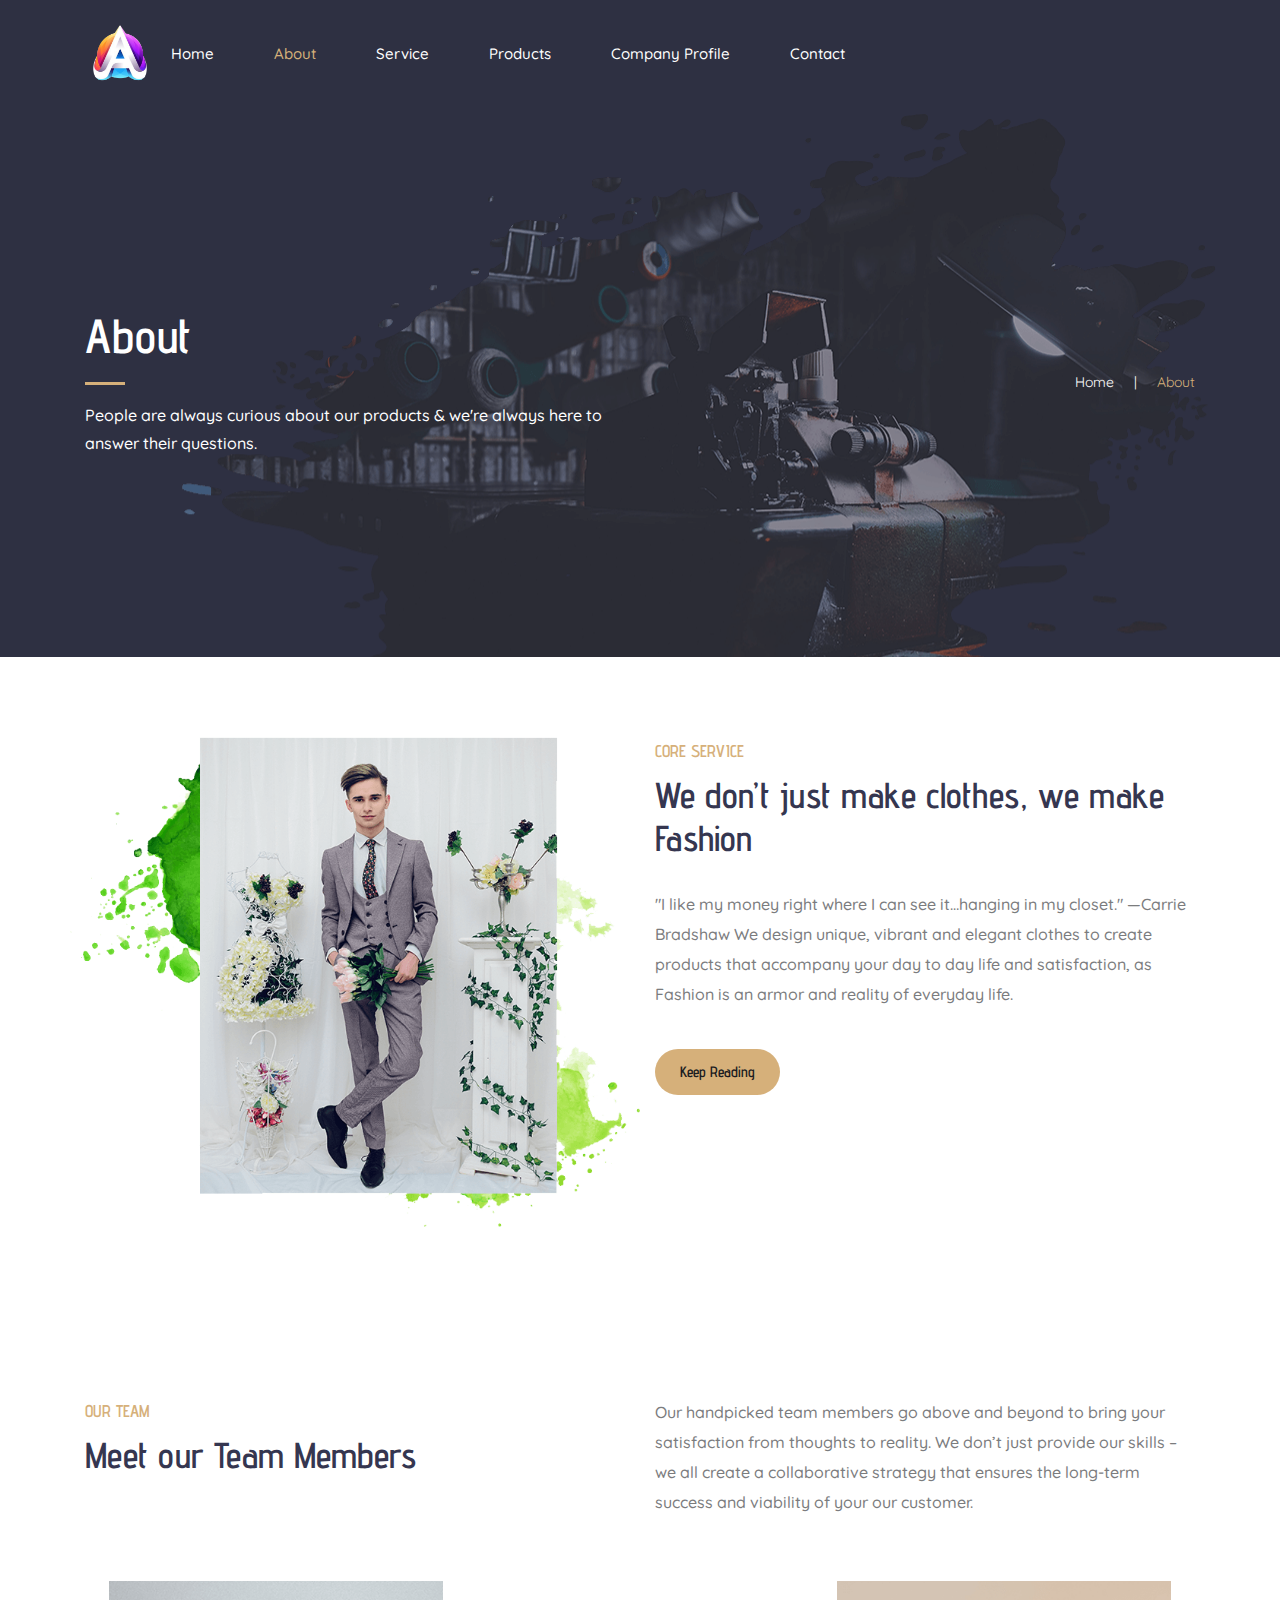
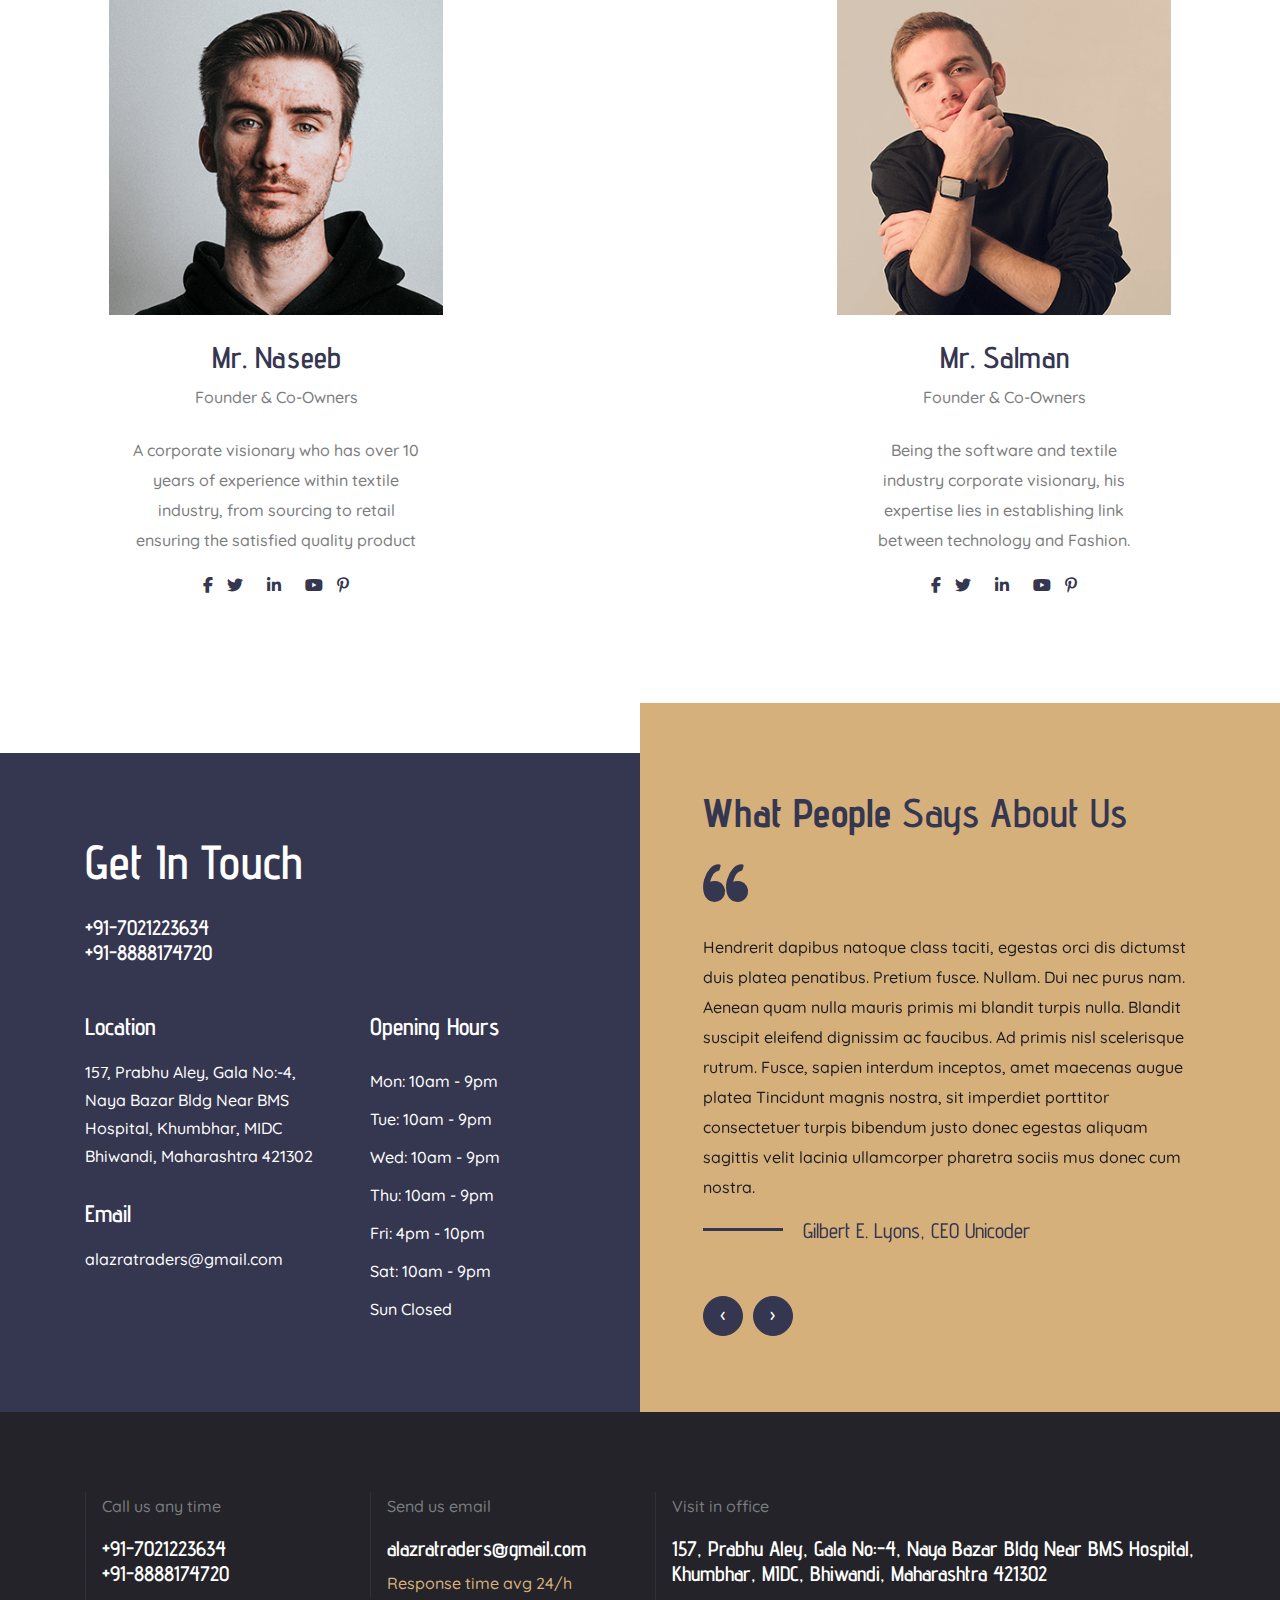
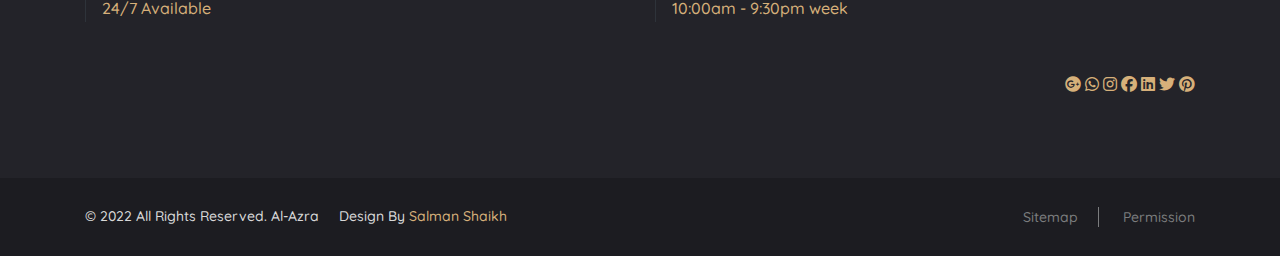
==== commit 0f35dcf3: "updatewebsite aaaaaa" ====
--- a/about.html
+++ b/about.html
@@ -9,7 +9,7 @@
   <meta name="viewport" content="width=device-width, initial-scale=1">
   <meta name="description" content="Axeman - Tailoring and Fashion HTML Template">
   <meta name="author" content="unicoder">
-  <title>Alazratraders</title>
+  <title>About Us</title>
 
   <!-- Favicon -->
   <link rel="shortcut icon" href="assets/images/favicon.png">
@@ -39,12 +39,12 @@
     <!-- Header Section Start -->
     <header class="default-header bg-extra primary-bg-right nav-on-top">
       <div class="main-nav py-3">
-        <div class="extra-logo-image"><img src="assets/images/logo/12.png" alt=""></div>
+        <div class="extra-logo-image"><img src="assets/images/alazra-images/al-azra-logo.png" alt=""></div>
         <div class="container">
           <div class="row">
             <div class="col-md-12">
               <nav class="navbar navbar-expand-lg nav-white nav-primary-hover">
-                <a class="navbar-brand d-none" href="#"><img class="nav-logo" src="assets/images/logo/10.png"
+                <a class="navbar-brand d-none" href="#"><img class="nav-logo" src="assets/images/alazra-images/al-azra-logo.png"
                     alt="Image not found !"></a>
                 <button class="navbar-toggler" type="button" data-toggle="collapse"
                   data-target="#navbarSupportedContent" aria-controls="navbarSupportedContent" aria-expanded="false"
--- a/assets/css/style.css
+++ b/assets/css/style.css
@@ -900,6 +900,7 @@
     margin-bottom: 0;
 }
 
+
 /*===============================
  Pricing Tab
 ================================*/
@@ -988,6 +989,9 @@
 }
 
 @media screen and (max-width:991px) {
+    .nav-split-simple .nav-item.dropdown.my-margin{
+        margin: 0px !important;
+    }
     .fixed-top {
         position: static;
     }
@@ -1212,4 +1216,4 @@
 
 .visson-card {
     border: none !important;
-}+}
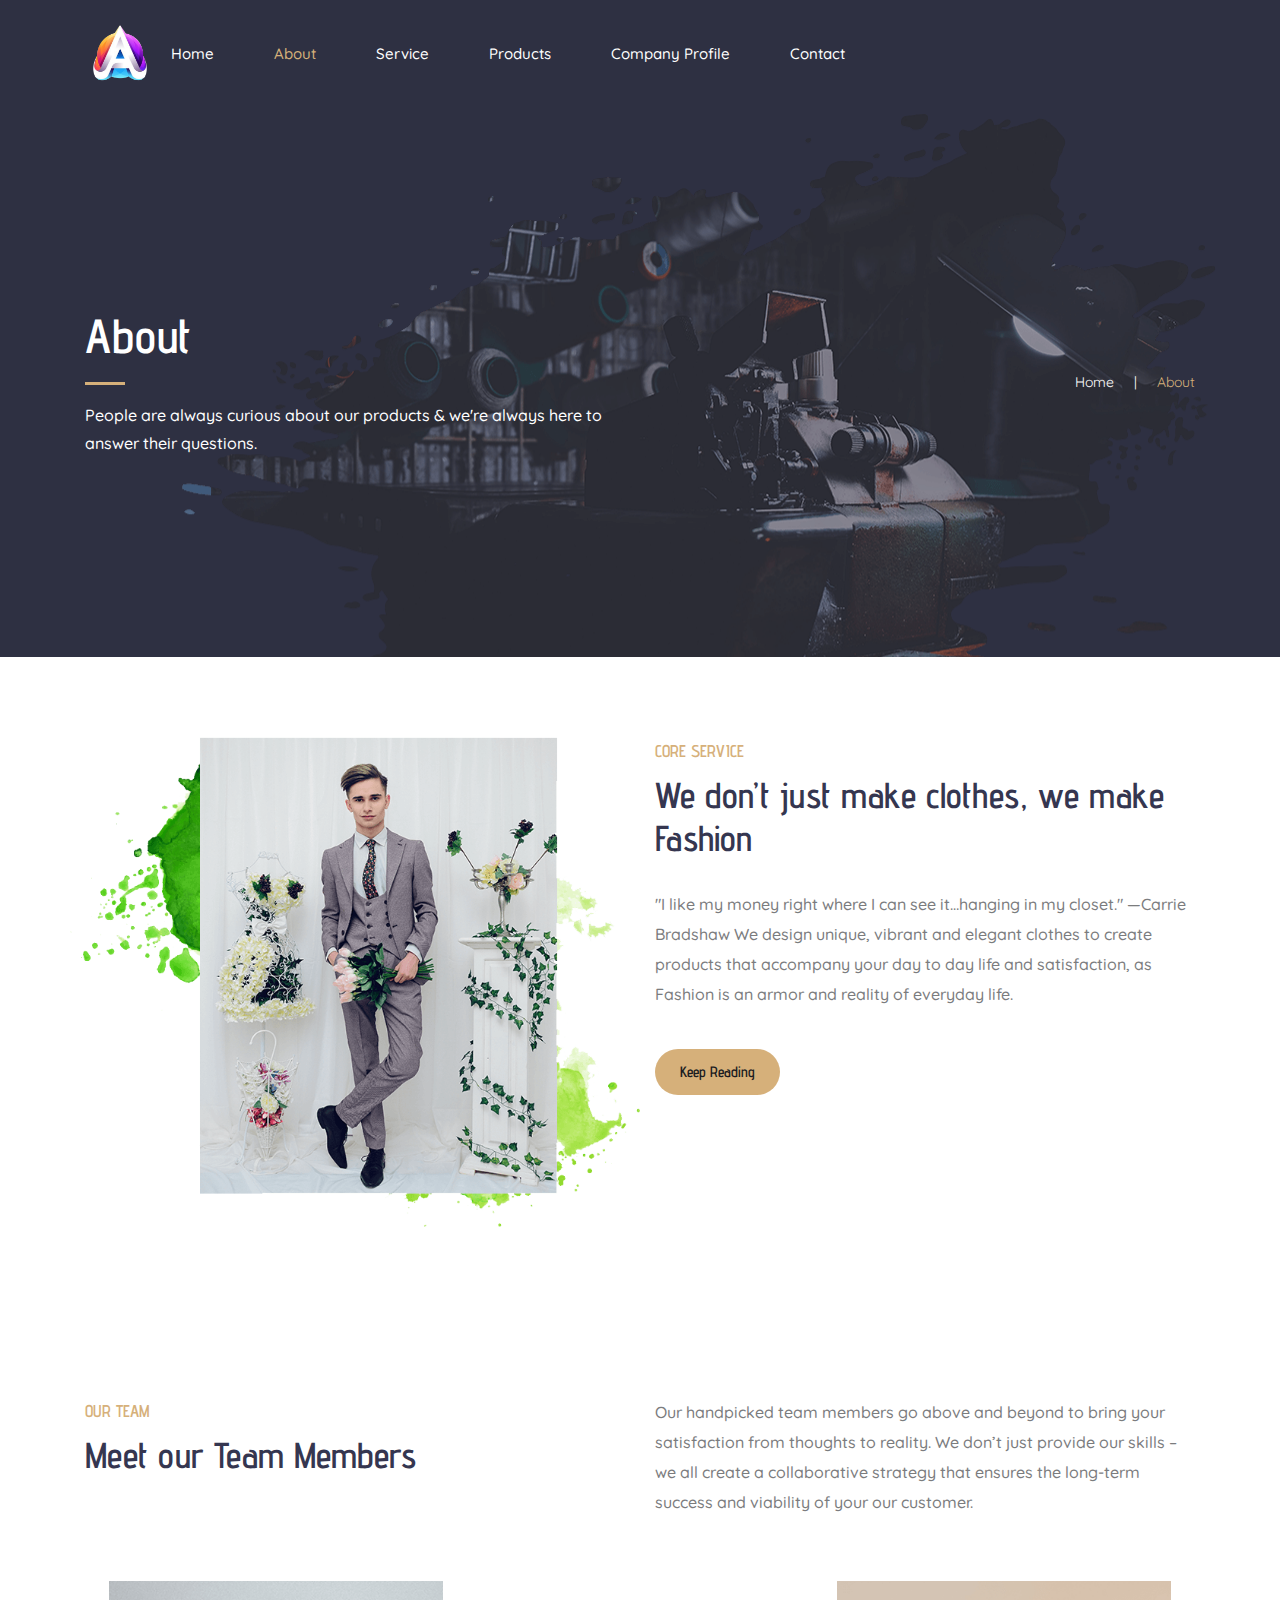
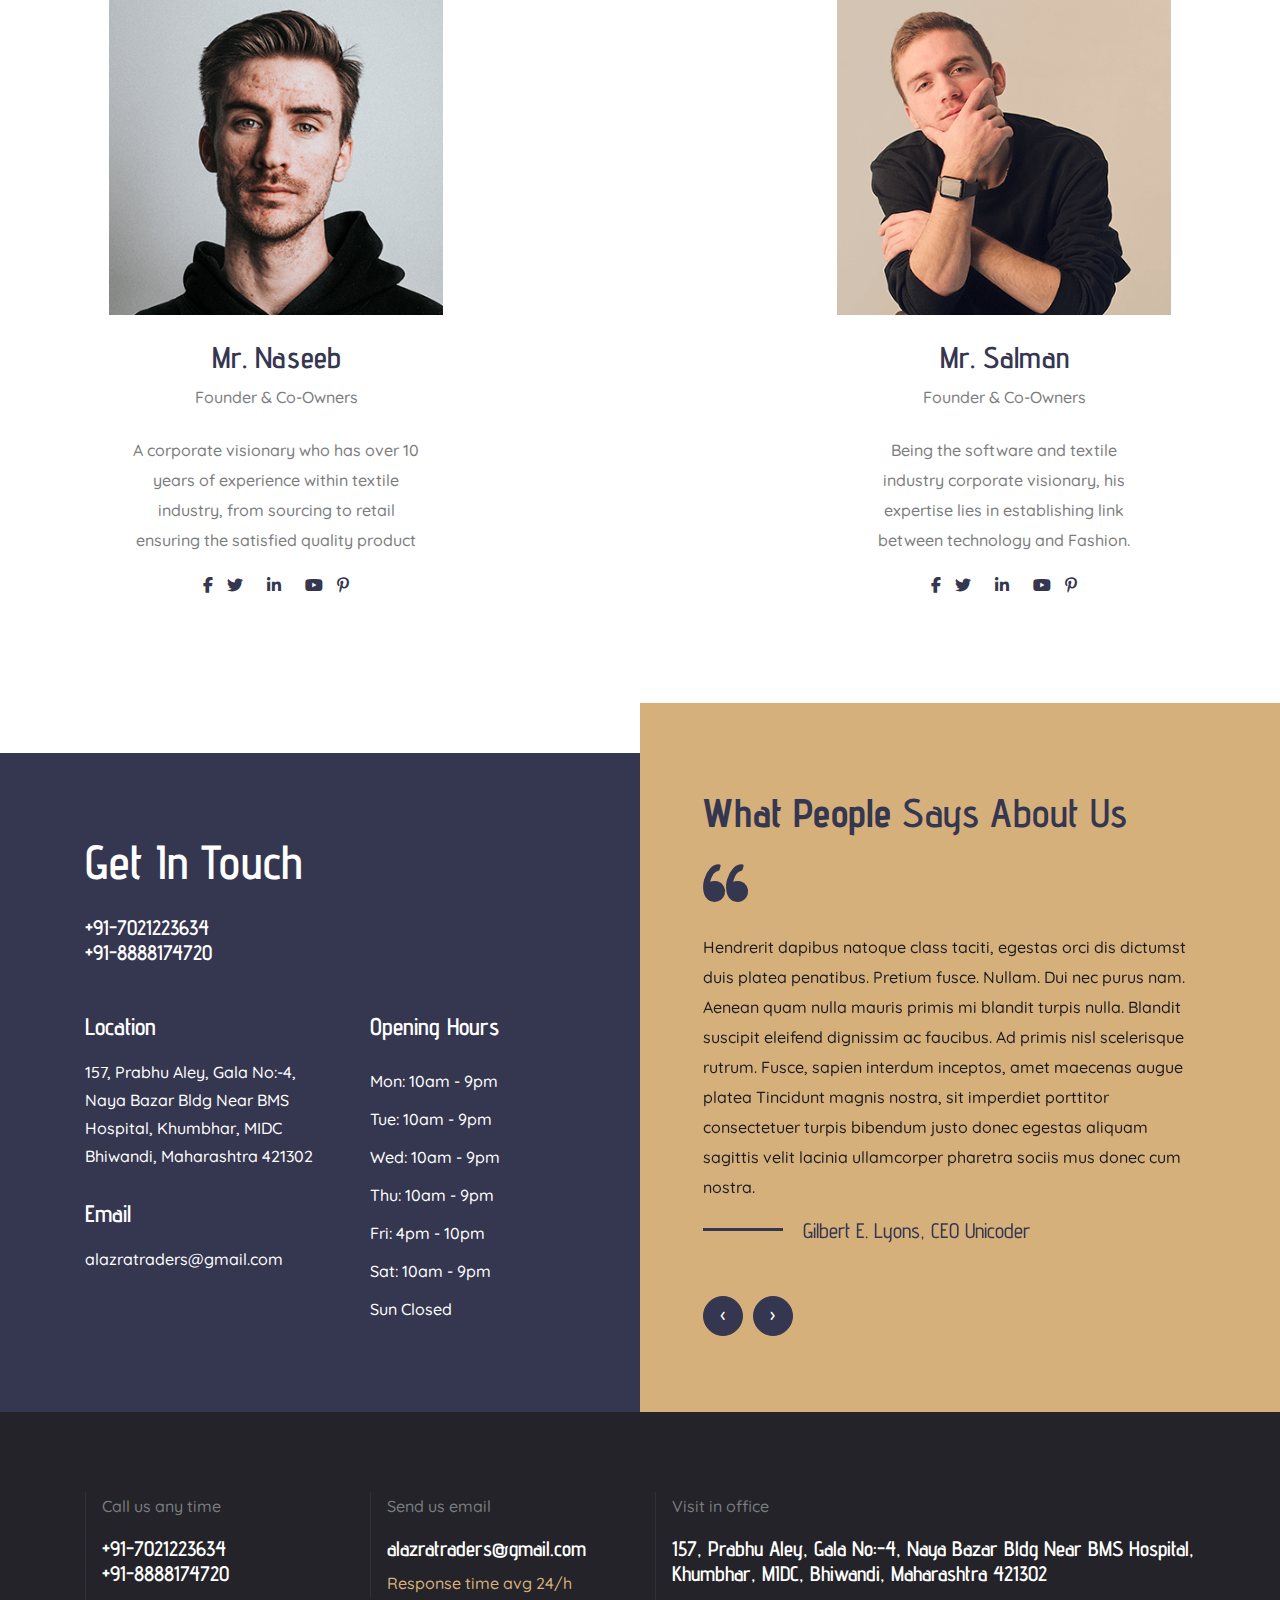
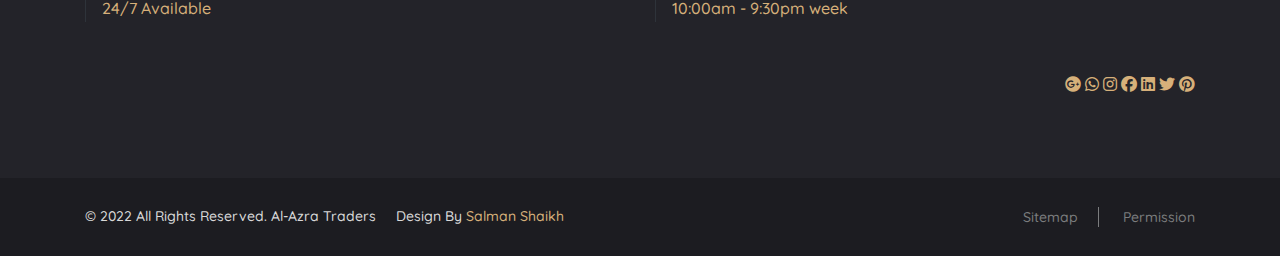
==== commit a125f32b: "Update Website" ====
--- a/about.html
+++ b/about.html
@@ -95,7 +95,7 @@
           <div class="col-xl-6 col-md-5">
             <nav aria-label="breadcrumb" class="breadcrumb2 h-100 d-flex align-items-center">
               <ol class="breadcrumb bg-transparent p-0 mb-0 ml-md-auto">
-                <li class="breadcrumb-item"><a href="#">Home</a></li>
+                <li class="breadcrumb-item"><a href="index.html">Home</a></li>
                 <li class="breadcrumb-item text-primary active" aria-current="page">About</li>
               </ol>
             </nav>
@@ -351,7 +351,7 @@
       <div class="container">
         <div class="row">
           <div class="col-md-8">
-            <span>© 2022 All Rights Reserved. Al-Azra</span>
+            <span>© 2022 All Rights Reserved. Al-Azra Traders</span>
             <span class="pl-3">Design By <span class="text-primary">Salman Shaikh</span></span>
           </div>
           <div class="col-md-4">
--- a/assets/css/style.css
+++ b/assets/css/style.css
@@ -240,6 +240,9 @@
 .top-profile li a {
     padding: 0 15px;
 }
+.text-black{
+    color: black !important;
+}
 
 .top-profile form input {
     padding: 0 40px 0 20px;
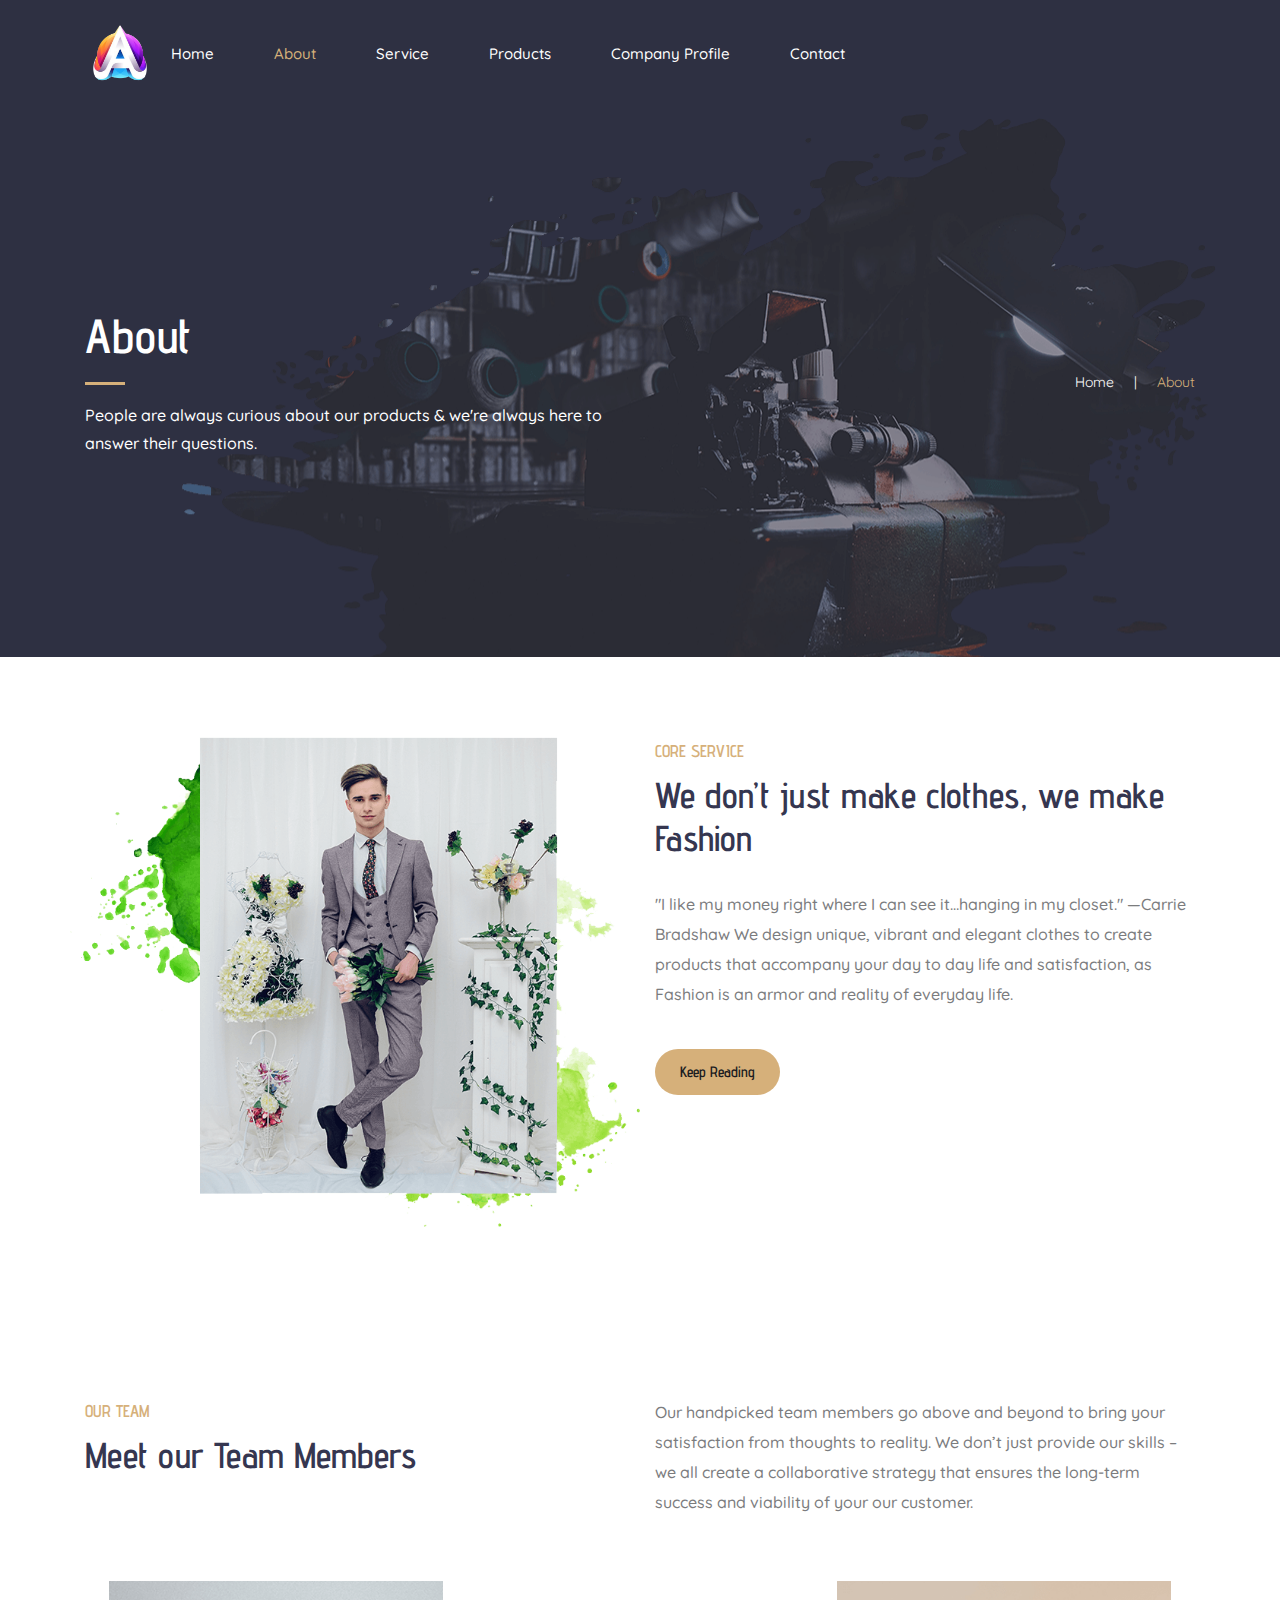
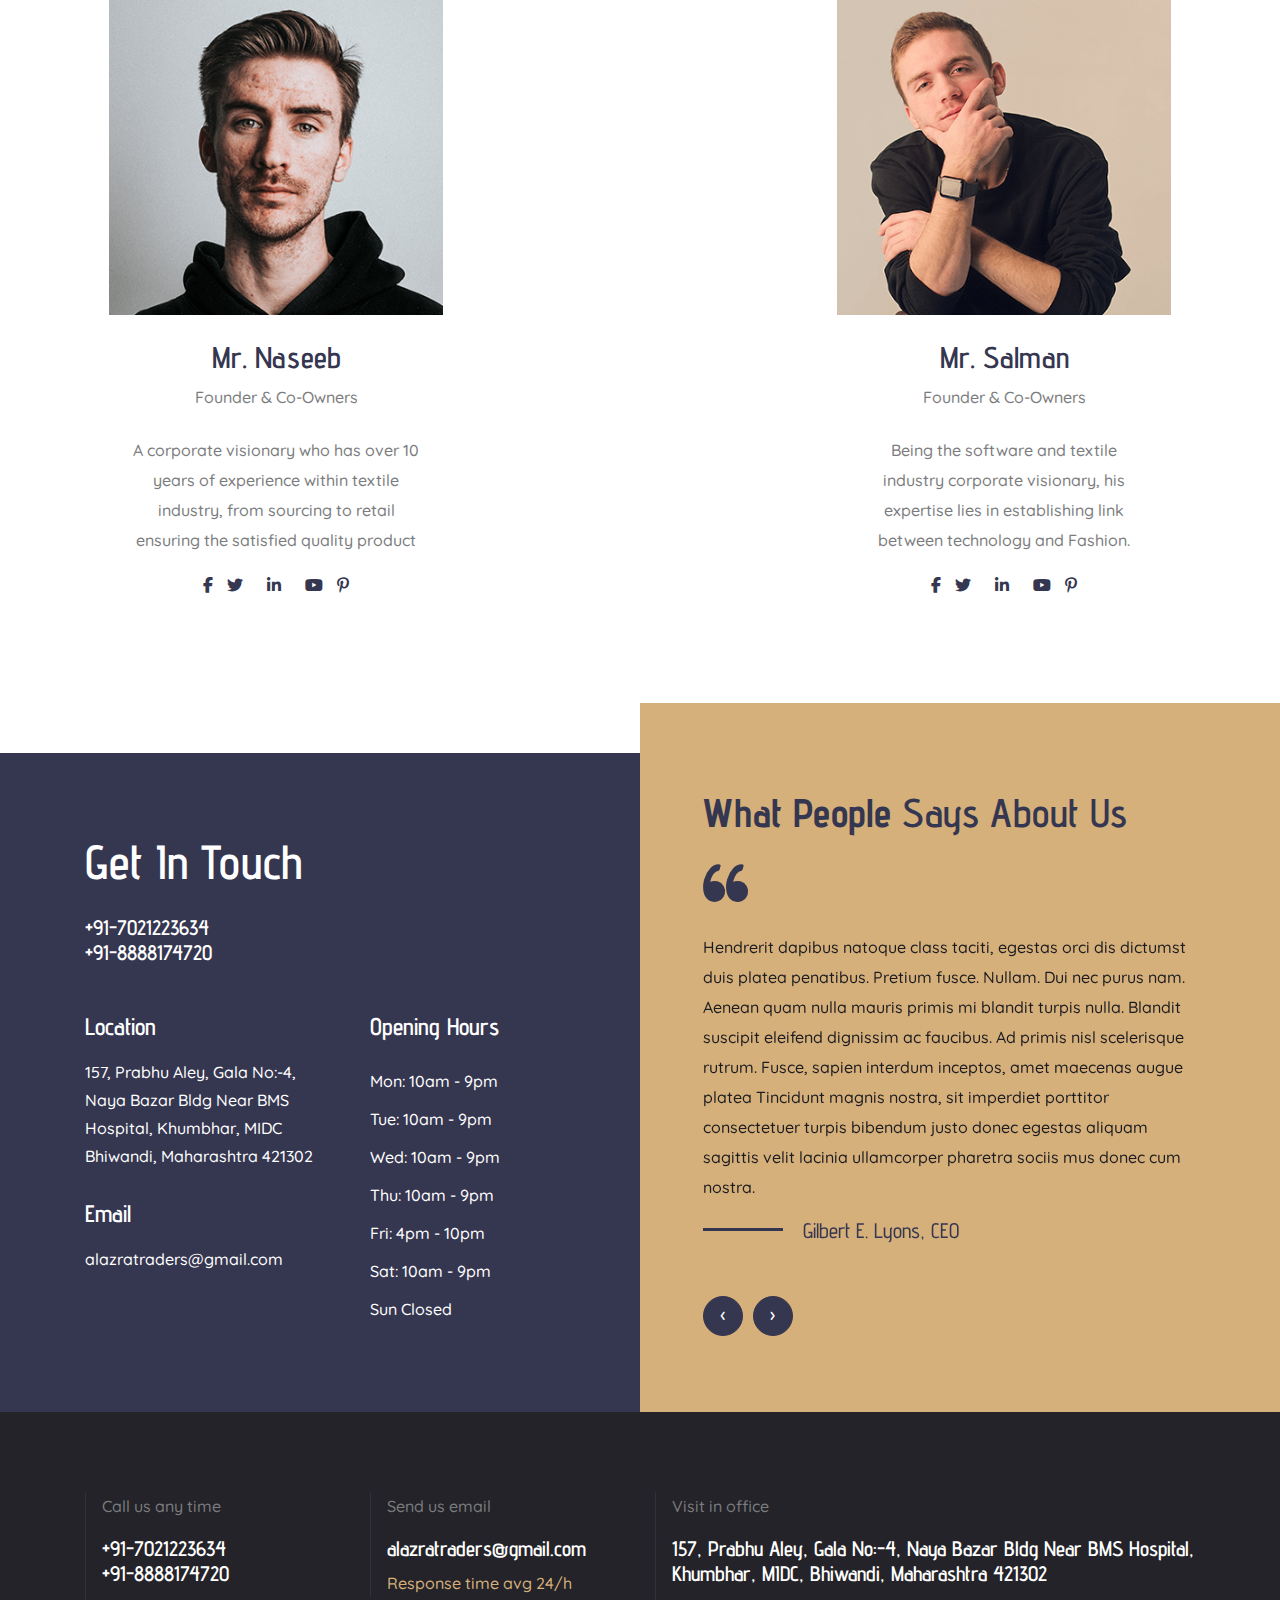
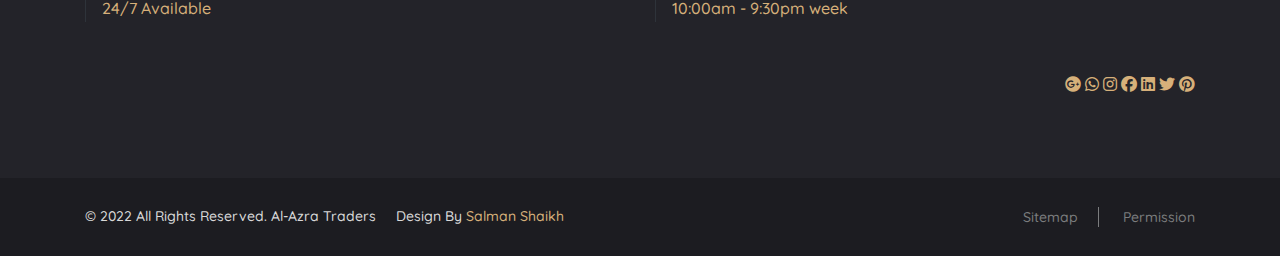
==== commit 477daac6: "Add meta tages" ====
--- a/about.html
+++ b/about.html
@@ -7,8 +7,8 @@
   <meta charset="utf-8">
   <meta http-equiv="X-UA-Compatible" content="IE=edge">
   <meta name="viewport" content="width=device-width, initial-scale=1">
-  <meta name="description" content="Axeman - Tailoring and Fashion HTML Template">
-  <meta name="author" content="unicoder">
+  <meta name="description" content="Alazratraders fabrics clothes fabric material retailers and wholesalers">
+  <meta name="author" content="al-azra-traders-bhiwandi">
   <title>About Us</title>
 
   <!-- Favicon -->
@@ -243,7 +243,7 @@
                       cum nostra.</p>
                   </div>
                   <span class="name text-secondary h6 font-weight-medium">Gilbert E. Lyons, CEO
-                    Unicoder</span>
+                    </span>
                 </div>
                 <div class="testimonial-item">
                   <span class="flaticon-left-quote flat-medium text-secondary d-block mb-4"></span>
@@ -262,7 +262,7 @@
                       cum nostra.</p>
                   </div>
                   <span class="name text-secondary h6 font-weight-medium">Gilbert E. Lyons, CEO
-                    Unicoder</span>
+                    </span>
                 </div>
                 <div class="testimonial-item">
                   <span class="flaticon-left-quote flat-medium text-secondary d-block mb-4"></span>
@@ -281,7 +281,7 @@
                       cum nostra.</p>
                   </div>
                   <span class="name text-secondary h6 font-weight-medium">Gilbert E. Lyons, CEO
-                    Unicoder</span>
+                    </span>
                 </div>
               </div>
             </div>
--- a/assets/css/style.css
+++ b/assets/css/style.css
@@ -1,16 +1,3 @@
-/**
-	
-* Template Name: Axeman - Tailoring and Fashion HTML Template
-* Version: 1.1
-* Author: Unicoder
-* Email: unicoder16@gmail.com
-* Developed By: Unicoder
-* First Release: 1st May, 2020
-* Author URL: www.unicoderbd.com
-
-**/
-
-
 
 /*-------------------------------------------------------
 [ Table of contents ]
